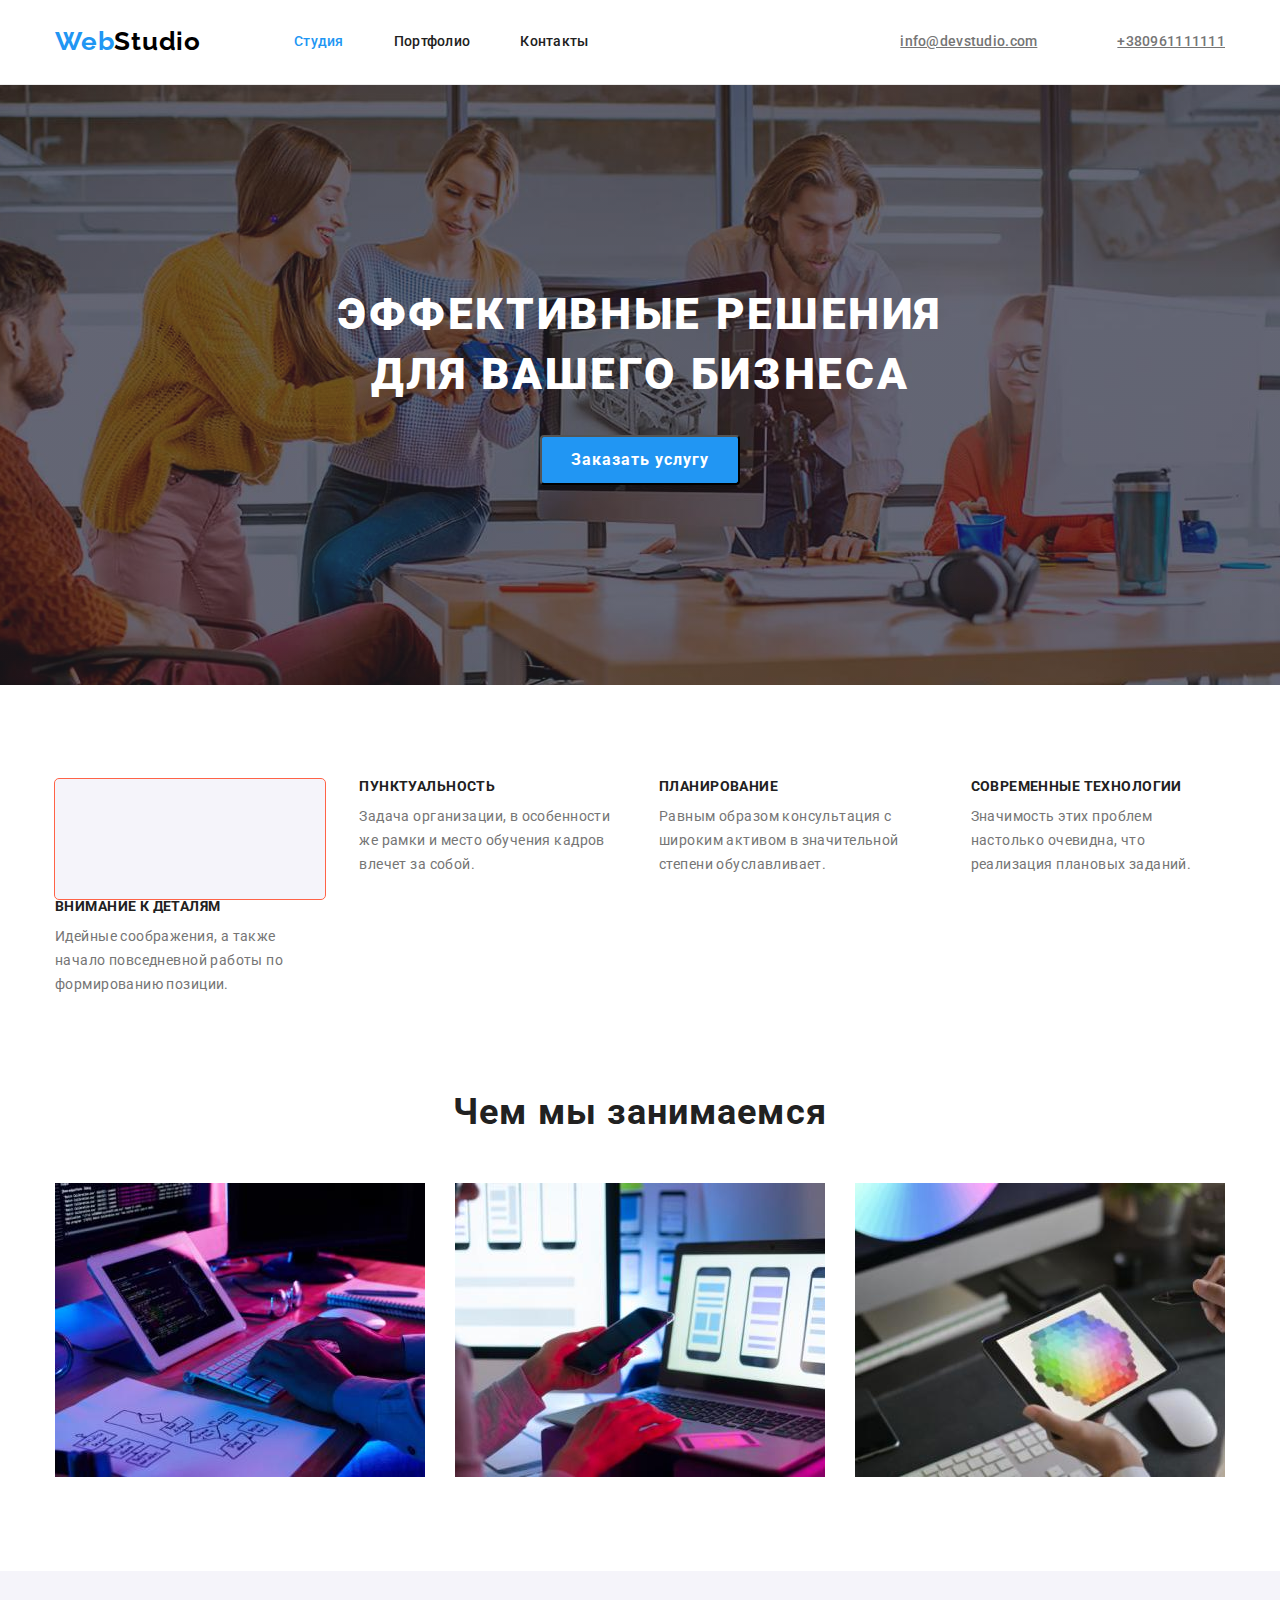
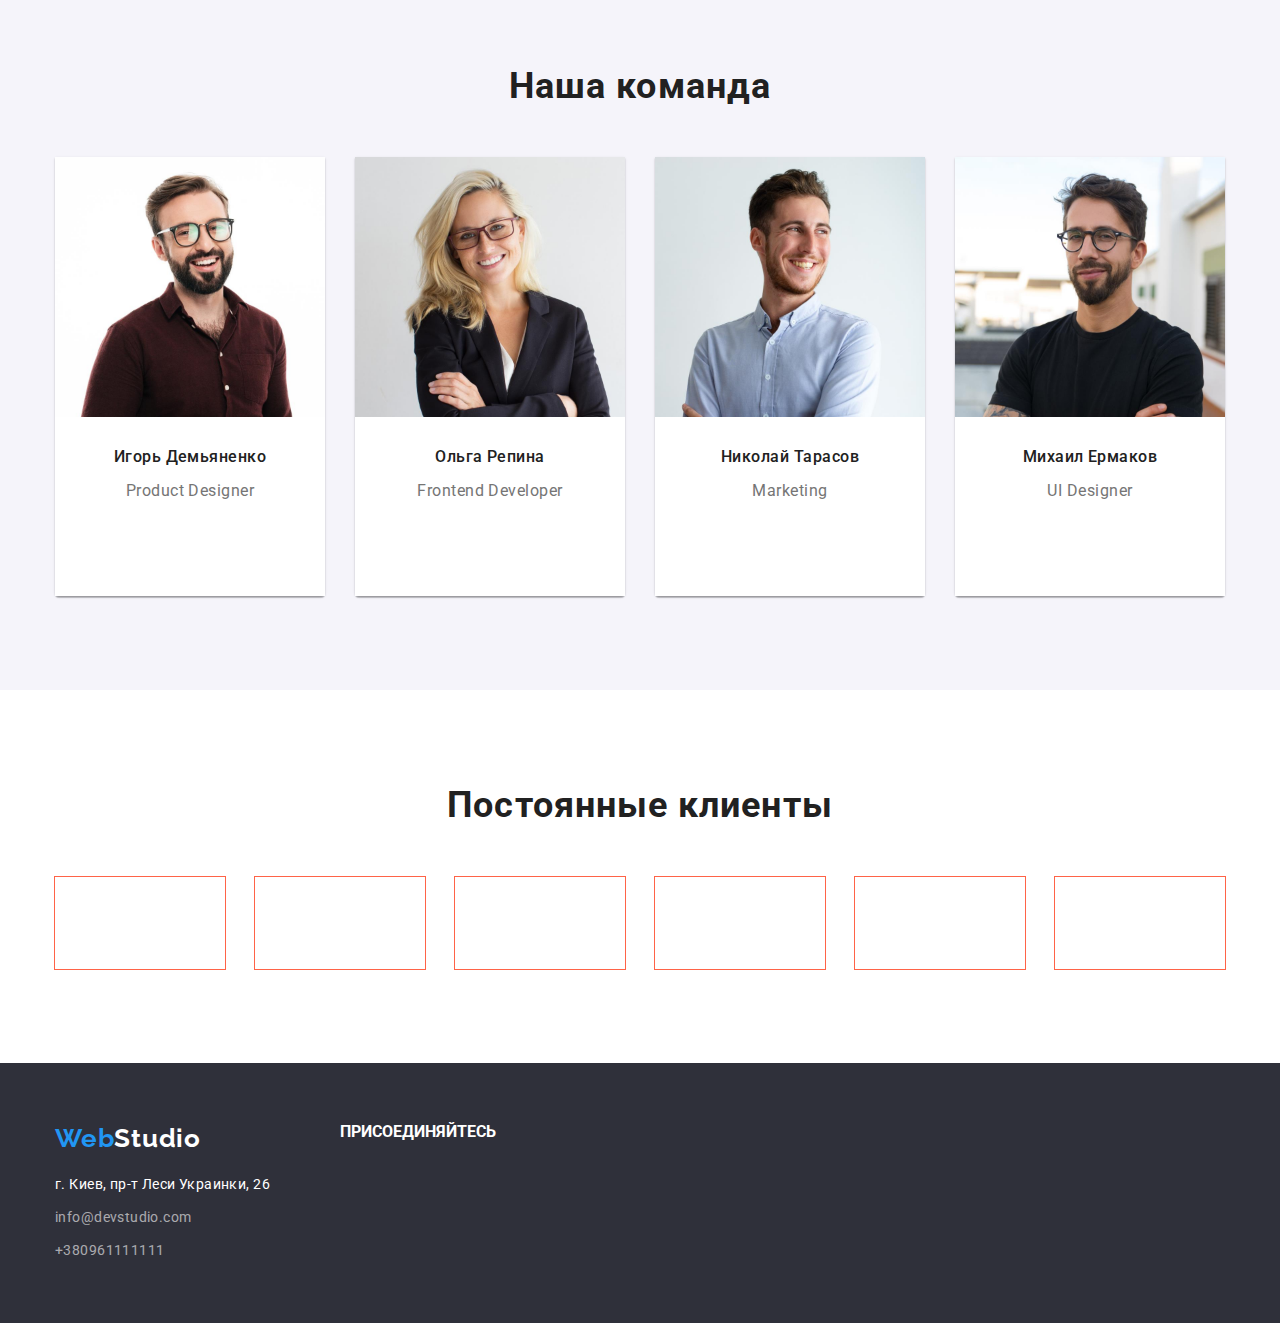
==== index.html @ abe29bb7 "что-то както" ====
<!DOCTYPE html>
<html lang="ru">
  <head>
    <meta charset="UTF-8" />
    <meta http-equiv="X-UA-Compatible" content="IE=edge" />
    <meta name="viewport" content="width=device-width, initial-scale=1.0" />
    <title>Домашнее задание 4</title>
    <link
      rel="stylesheet"
      href="https://cdnjs.cloudflare.com/ajax/libs/modern-normalize/1.1.0/modern-normalize.min.css"
    />
    <link
      href="https://fonts.googleapis.com/css2?family=Raleway:wght@700&family=Roboto:wght@400;500;700;900&display=swap"
      rel="stylesheet"
    />
    <link rel="stylesheet" href="./css/styles.css" />
  </head>
  <body>
    <!--верхняя линия-->
    <header class="header">
      <div class="container nav">
        <a href="./index.html" class="logo-link link"
          ><span class="logo">Web</span
          ><span class="logo-header">Studio</span></a
        >
        <nav class="header-navigation">
          <ul class="header-list list">
            <li class="header-item">
              <a class="header-link link current" href="./index.html">Студия</a>
            </li>
            <li class="header-item">
              <a class="header-link link" href="./portfolio.html">Портфолио</a>
            </li>
            <li class="header-item">
              <a class="header-link link" href="">Контакты</a>
            </li>
          </ul>
        </nav>
        <ul class="contacs list">
          <li class="contakts-item-mail">
            <a class="contakts-item-link mail" href="mailto:info@devstudio.com">
              info@devstudio.com</a
            >
          </li>
          <li class="contakts-item-tel">
            <a class="contakts-item-link tel" href="tel:+380961111111"
              >+380961111111</a
            >
          </li>
        </ul>
      </div>
    </header>
    <main>
      <!--Герой-->
      <section class="hero">
        <div class="container">
          <h1 class="hero-title">
            ЭФФЕКТИВНЫЕ РЕШЕНИЯ <br />
            ДЛЯ ВАШЕГО БИЗНЕСА
          </h1>
          <button class="hero-title-button" type="button">
            Заказать услугу
          </button>
        </div>
      </section>
      <!--особенности-->
      <section class="section">
        <div class="container">
          <h2 class="visually-hidden">Особенности</h2>

          <ul class="features list">
            <li class="feutures-item">
              <div class="feutures-icon">
                
              </div>

              <!-- <svg>
                <use href="./images/symbol-defs.svg#icon-antenna"></use>
              </svg> -->

              <h3 class="feutures-title">Внимание к деталям</h3>
              <p class="feutures-text">
                Идейные соображения, а также начало повседневной работы по
                формированию позиции.
              </p>
            </li>

            <li class="feutures-item">
              <h3 class="feutures-title">Пунктуальность</h3>
              <p class="feutures-text">
                Задача организации, в особенности же рамки и место обучения
                кадров влечет за собой.
              </p>
            </li>

            <li class="feutures-item">
              <h3 class="feutures-title">Планирование</h3>
              <p class="feutures-text">
                Равным образом консультация с широким активом в значительной
                степени обуславливает.
              </p>
            </li>
            <li class="feutures-item">
              <h3 class="feutures-title">Современные технологии</h3>
              <p class="feutures-text">
                Значимость этих проблем настолько очевидна, что реализация
                плановых заданий.
              </p>
            </li>
          </ul>
        </div>
      </section>
      <!--чем занимаемся-->
      <section class="section work">
        <div class="container">
          <h2 class="heading">Чем мы занимаемся</h2>
          <ul class="work-list list">
            <li class="work-item">
              <img
                src="./images/box1.jpg"
                alt="програмист работает за столом в офисе"
                width="370"
              />
            </li>
            <li class="work-item">
              <img
                src="./images/box2.jpg"
                alt="разработка мобильных приложений"
                width="370"
              />
            </li>
            <li class="work-item">
              <img
                src="./images/box3.jpg"
                alt="веб дизайнер подбирает цвет на графическом планшете"
                width="370"
              />
            </li>
          </ul>
        </div>
      </section>
      <!--наша команда-->
      <section class="section section-team">
        <div class="container">
          <h2 class="heading-team">Наша команда</h2>
          <ul class="team-list">
            <li class="team-item-img">
              <img src="./images/img.jpg" alt="employee photo" width="270" />
              <div class="tiam-section">
                <h3 class="team-title">Игорь Демьяненко</h3>
                <p class="team-text">Product Designer</p>

                <ul class="icon-list">
                  <li class="icon-item">
                    <a class="icon-link" href=""></a>
                  </li>

                  <li class="icon-item">
                    <a class="icon-link" href=""></a>
                  </li>

                  <li class="icon-item">
                    <a class="icon-link" href=""></a>
                  </li>

                  <li class="icon-item">
                    <a class="icon-link" href=""></a>
                  </li>
                </ul>
              </div>
            </li>
            <li class="team-item-img">
              <img src="./images/img2.jpg" alt="employee photo" width="270" />
              <div class="tiam-section">
                <h3 class="team-title">Ольга Репина</h3>
                <p class="team-text">Frontend Developer</p>

                <ul class="icon-list">
                  <li class="icon-item">
                    <a class="icon-link" href=""></a>
                  </li>

                  <li class="icon-item">
                    <a class="icon-link" href=""></a>
                  </li>

                  <li class="icon-item">
                    <a class="icon-link" href=""></a>
                  </li>

                  <li class="icon-item">
                    <a class="icon-link" href=""></a>
                  </li>
                </ul>
              </div>
            </li>
            <li class="team-item-img">
              <img src="./images/img3.jpg" alt="employee photo" width="270" />
              <div class="tiam-section">
                <h3 class="team-title">Николай Тарасов</h3>
                <p class="team-text">Marketing</p>

                <ul class="icon-list">
                  <li class="icon-item">
                    <a class="icon-link" href=""></a>
                  </li>

                  <li class="icon-item">
                    <a class="icon-link" href=""></a>
                  </li>

                  <li class="icon-item">
                    <a class="icon-link" href=""></a>
                  </li>

                  <li class="icon-item">
                    <a class="icon-link" href=""></a>
                  </li>
                </ul>
              </div>
            </li>
            <li class="team-item-img">
              <img src="./images/img4.jpg" alt="employee photo" width="270" />
              <div class="tiam-section">
                <h3 class="team-title">Михаил Ермаков</h3>
                <p class="team-text">UI Designer</p>

                <ul class="icon-list">
                  <li class="icon-item">
                    <a class="icon-link" href=""></a>
                  </li>

                  <li class="icon-item">
                    <a class="icon-link" href=""></a>
                  </li>

                  <li class="icon-item">
                    <a class="icon-link" href=""></a>
                  </li>

                  <li class="icon-item">
                    <a class="icon-link" href=""></a>
                  </li>
                </ul>
              </div>
            </li>
          </ul>
        </div>
      </section>
      <!-- постоянные клиенты -->
      <section class="section">
        <div class="container">
          <h2 class="heading-clients">Постоянные клиенты</h2>
          <ul class="clients-list">
            <li class="clients-item">
              <a class="clients-link" href=""></a>
            </li>

            <li class="clients-item">
              <a class="clients-link" href=""></a>
            </li>

            <li class="clients-item">
              <a class="clients-link" href=""></a>
            </li>

            <li class="clients-item">
              <a class="clients-link" href=""></a>
            </li>

            <li class="clients-item">
              <a class="clients-link" href=""></a>
            </li>

            <li class="clients-item">
              <a class="clients-link" href=""></a>
            </li>
          </ul>
        </div>
      </section>
    </main>
    <!--подвал-->
    <footer class="footer">
      <div class="container foot">
        <div class="footer-address">
          <a href="./index.html" class="logo-link-footer link"
            ><span class="logo">Web</span
            ><span class="logo-footer">Studio</span></a
          >
          <address>
            <ul class="address list">
              <li class="address-item">
                <a
                  href="https://www.google.com/maps/place/%D0%B1%D1%83%D0%BB.+%D0%9B%D0%B5%D1%81%D0%B8+%D0%A3%D0%BA%D1%80%D0%B0%D0%B8%D0%BD%D0%BA%D0%B8,+26,+%D0%9A%D0%B8%D0%B5%D0%B2,+02000/@50.4265807,30.5361971,17z/data=!4m13!1m7!3m6!1s0x40d4cf0e033ecbe9:0x57a4dffefec77da0!2z0LHRg9C7LiDQm9C10YHQuCDQo9C60YDQsNC40L3QutC4LCAyNiwg0JrQuNC10LIsIDAyMDAw!3b1!8m2!3d50.4265807!4d30.5383858!3m4!1s0x40d4cf0e033ecbe9:0x57a4dffefec77da0!8m2!3d50.4265807!4d30.5383858"
                  class="address-link link"
                  >г. Киев, пр-т Леси Украинки, 26</a
                >
              </li>
              <li class="address-item">
                <a href="mailto:info@devstudio.com" class="address-footer link"
                  >info@devstudio.com</a
                >
              </li>
              <li class="address-item">
                <a href="tel:+380961111111" class="address-footer link"
                  >+380961111111</a
                >
              </li>
            </ul>
          </address>
        </div>

        <div class="social">
          <strong class="strong">ПРИСОЕДИНЯЙТЕСЬ</strong>

          <ul class="social-list">
            <li class="social-item">
              <a class="social-link" href=""></a>
            </li>

            <li class="social-item">
              <a class="social-link" href=""></a>
            </li>

            <li class="social-item">
              <a class="social-link" href=""></a>
            </li>

            <li class="social-item">
              <a class="social-link" href=""></a>
            </li>
          </ul>
        </div>
      </div>
    </footer>
  </body>
</html>
---- css/styles.css ----
:root {
  --primary-text-color: #757575;
  --title-text-color: #212121;
  --accent-color: #2196f3;
  --button-text-color: #000000;
  --primari-bg-color: #ffffff;
  --primari-hero-color: #2f303a;
  --section-team-button: #f5f4fa;
  --project-gap: 30px;
}
body {
  background-color: var(--primari-bg-color);
  color: var(--title-text-color);
  font-family: roboto, sans-serif;
}

h1,
h2,
h3,
h4,
ul,
li,
p {
  margin-top: 0px;
  margin-bottom: 0px;
}

img {
  display: block;
  max-width: 100%;
  height: auto;
}
.link {
  text-decoration: none;
}
ul {
  list-style: none;
  padding: 0px;
  margin: 0px;
}
.container {
  width: 1200px;
  margin: 0px auto;
  padding: 0px 15px;
}
.visually-hidden {
  position: absolute;
  clip: rect(0 0 0 0);
  width: 1px;
  height: 1px;
  margin: -1px;
}

.header {
  border-bottom-width: 1px;
  border-bottom-style: solid;
  border-bottom-color: #ececec;
  background-color: var(--primari-bg-color);
}

.nav {
  display: flex;
  align-items: center;
}

.header-list {
  display: flex;
}
.header-item {
  margin-right: 50px;
}
.header-item:last-of-type {
  margin-right: 0px;
}

.header-item {
  display: flex;
  flex-direction: column;
  flex-direction: row;
}
.contacs {
  margin-left: auto;
  display: flex;
}

.contakts-item-mail {
  margin-right: 50px;
}

.contakts-item-link {
  display: inline-flex;
  align-items: center;
  font-weight: 500;
  font-size: 14px;
  line-height: 1.14;
  letter-spacing: 0.02em;
  color: var(--primary-text-color);
  padding: 32px 0 32px 0;
}

.contakts-item-link:hover,
.contakts-item-link:focus {
  color: var(--accent-color);
}
/* значки почты и телефона */
.mail::before {
  content: "";
  width: 20px;
  height: 20px;
  margin-right: 10px;
  background-image: url("../images/envelope\ \(hover\).svg");
  background-size: contain;
  background-position: center;
  background-repeat: no-repeat;
}
.tel::before {
  content: "";
  width: 20px;
  height: 20px;
  margin-right: 10px;
  background-image: url("../images/smartphone.svg");
  background-size: contain;
  background-position: center;
  background-repeat: no-repeat;
}

/* логотип*/

.logo-link {
  padding: 24px 0px 25px 0px;
  margin-right: 93px;
  color: var(--accent-color);
  font-family: Raleway, sans-serif;
  font-weight: 700;
  font-size: 26px;
  line-height: 1.19;
  letter-spacing: 0.03em;
}
.logo-link-footer {
  display: block;
  color: var(--accent-color);
  font-family: Raleway, sans-serif;
  font-weight: 700;
  font-size: 26px;
  line-height: 1.19;
  letter-spacing: 0.03em;
  margin-bottom: 20px;
}
.logo-header {
  color: var(--button-text-color);
}

/* шапка ссылки */

.header-link {
  display: block;
  font-weight: 500;
  font-size: 14px;
  line-height: 1.14;
  letter-spacing: 0.02em;
  padding: 32px 0px 32px 0px;

  color: var(--title-text-color);

  /* outline: auto; */
}

.header-link:hover,
.header-link:focus {
  color: var(--accent-color);
}
.header-link.current {
  color: var(--accent-color);
}
/* адрес телефон шапка */

/* герой */
.hero {
  padding-top: 200px;
  padding-bottom: 200px;
  text-align: center;
  background-color: var(--primari-hero-color);

  /* размер картинки и фон */

  max-width: 1600px;
  height: 600px;
  margin-left: auto;
  margin-right: auto;
  background-image: linear-gradient(
      to right,
      rgba(47, 48, 58, 0.4),
      rgba(47, 48, 58, 0.4)
    ),
    url(../images/hero.jpg);
  background-size: cover;
  background-repeat: no-repeat;
  background-position: center;

  /* outline: 1px solid #f70404; */
}

.hero-title {
  margin: 0px;
  color: var(--primari-bg-color);
  font-weight: 900;
  font-size: 44px;
  line-height: 1.36;
  text-align: center;
  letter-spacing: 0.06em;
  text-transform: uppercase;
  margin-bottom: 30px;
}

/* кнопка героя */
.hero-title-button {
  width: 200px;
  height: 50px;
  box-shadow: 0px 4px 4px rgba(0, 0, 0, 0.15);
  border-radius: 4px;
  background: var(--accent-color);
  cursor: pointer;
  color: var(--primari-bg-color);
  font-weight: 700;
  font-size: 16px;
  line-height: 1.88;
  align-items: center;
  text-align: center;
  letter-spacing: 0.06em;
}
/* особенности */
.section {
  padding-top: 94px;
  padding-bottom: 94px;
}
.feutures-title {
  color: var(--title-text-color);
  font-weight: 700;
  font-size: 14px;
  line-height: 1.14;
  letter-spacing: 0.03em;
  text-transform: uppercase;
  margin-bottom: 10px;
}
.feutures-text {
  color: var(--primary-text-color);
  font-weight: 400;
  font-size: 14px;
  line-height: 1.71;
  letter-spacing: 0.03em;
}

.features {
  display: flex;
  padding-left: 0px;
  margin-top: 0px;

  /* outline: 1px solid #f70404; */
}
.feutures-item {
  display: block;
  margin-right: 30px;
}
.feutures-item:last-of-type {
  margin-right: 0px;
}

.feutures-icon {
  display: flex;
  width: 270px;
  height: 120px;
  background-color: var(--section-team-button);
  border-radius: 4px;
  outline: 1px solid tomato;
}


/* 546465465465446454654654 */
/* .feutures-item {
  display: block;
  height: 120px;
  margin-bottom: 30px;
  outline: 1px solid tomato;
} */



/* .feutures-item::before {
  display: block;
  content: "";
  height: 120px;
  margin-bottom: 30px;

  background-size: 70px 0 70px 0;
  background-repeat: no-repeat;
  background-position: center;
  border-radius: 4px;
  background-color: #f5f4fa;
}
.feutures-item:nth-child(1)::before {
  background-image: url("../images/antenna.svg");
}
.feutures-item:nth-child(2)::before {
  background-image: url("../images/clock.svg");
}
.feutures-item:nth-child(3)::before {
  background-image: url("../images/diagram.svg");
}
.feutures-item:nth-child(4)::before {
  background-image: url("../images/astronaut.svg");
} */

/* чем занимаемся */

.work {
  padding-top: 0px;
}
.heading {
  color: var(--title-text-color);
  font-weight: 700;
  font-size: 36px;
  line-height: 1.17;
  text-align: center;
  letter-spacing: 0.03em;
  margin-bottom: 50px;
}

.work-list {
  display: flex;
}

.work-item:not(:last-child) {
  margin-right: 30px;
}
/* наша команда */
.section-team {
  background-color: var(--section-team-button);
}

.heading-team {
  color: var(--title-text-color);
  font-weight: 700;
  font-size: 36px;
  line-height: 1.17;
  text-align: center;
  letter-spacing: 0.03em;
  padding-top: 94px;
  margin-bottom: 50px;
}
.section-team {
  padding-top: 0px;
}
.team-list {
  display: flex;
}
.team-item-img {
  box-shadow: 0px 1px 3px rgba(0, 0, 0, 0.12), 0px 1px 1px rgba(0, 0, 0, 0.14),
    0px 2px 1px rgba(0, 0, 0, 0.2);
  border-radius: 0px 0px 4px 4px;
  margin-right: 30px;
}
.team-item-img:last-of-type {
  margin-right: 0px;
}
.tiam-section {
  padding-top: 30px;
  padding-bottom: 30px;
  background-color: var(--primari-bg-color);
}

.team-title {
  color: var(--title-text-color);
  font-weight: 500;
  font-size: 16px;
  line-height: 1.19;
  text-align: center;
  letter-spacing: 0.03em;
  margin-bottom: 10px;
}

.team-text {
  color: var(--primary-text-color);
  font-weight: normal;
  font-size: 16px;
  line-height: 1.9;
  text-align: center;
  letter-spacing: 0.03em;
}

.icon-list {
  display: flex;
  justify-content: center;
  margin-top: 16px;
}
.icon-item:not(:last-child) {
  margin-right: 10px;
}

.icon-link {
  display: flex;
  justify-content: center;
  align-items: center;
  /* margin-top: 10px; */
  border-radius: 22px;
  height: 44px;
  width: 44px;
  /* background-color: var(--primary-white-color);
    fill: var(--icon-background); */
}

.heading-clients {
  color: var(--title-text-color);
  font-weight: 700;
  font-size: 36px;
  line-height: 1.17;
  text-align: center;
  letter-spacing: 0.03em;
  margin-bottom: 50px;
}

/* постоянные клиенты */

.clients-list {
  display: flex;
  justify-content: center;
}
.clients-item:not(:last-child) {
  margin-right: 30px;
}

.clients-link {
  display: flex;
  justify-content: center;
  height: 92px;
  width: 170px;
  outline: 1px solid tomato;
}

/* подвал */
.footer {
  padding-top: 60px;
  padding-bottom: 60px;
  background-color: var(--primari-hero-color);
}

.address {
  font-style: normal;
}
.logo-footer {
  color: var(--primari-bg-color);
  font-family: Raleway;
  font-style: normal;
  font-weight: 700;
  font-size: 26px;
  line-height: 1.19;
  letter-spacing: 0.03em;
}
.address-item:nth-child(-n + 2) {
  margin-bottom: 9px;
}
.address-link {
  color: #ffffff;
  font-weight: 400;
  font-size: 14px;
  line-height: 1.71;
  letter-spacing: 0.03em;
  text-decoration: none;
}

.address-footer {
  color: rgba(255, 255, 255, 0.6);
  font-weight: 400;
  font-size: 14px;
  line-height: 1.71;
  letter-spacing: 0.03em;
}

.footer-address {
  margin-right: 70px;
}
.foot {
  display: flex;
}

.strong {
  color: var(--primari-bg-color);
  align-items: center;
}

.social-list {
  display: flex;
  margin-top: 20px;
}
.social-item:not(:last-child) {
  margin-right: 10px;
}
.footer-soc-link {
    display: flex;
    justify-content: center;
    align-items: center;
    border-radius: 22px;
    height: 44px;
    width: 44px;
    /* fill: var(--primary-white-color); */
    background-color: rgba(255, 255, 255, 0.1);

/* секция портфолио */

/* кнопки портфолио */
.filter {
  display: flex;
  justify-content: center;
  margin-bottom: 50px;
}
.filter-item:not(:last-child) {
  margin-right: 8px;
}

.filter-button {
  padding: 6px 22px;
  font-weight: 500;
  font-size: 16px;
  line-height: 1.62;
  color: var(--title-text-color);
  background: var(--section-team-button);
  border: none;
  border-radius: 4px;
  text-align: center;
  cursor: pointer;
}

.filter-button:hover,
.filter-button:focus {
  background-color: var(--accent-color);
  color: var(--primari-bg-color);
}
/* ссылки портфолио */

.project {
  display: flex;
  flex-wrap: wrap;

  padding: 0px;
  margin: 0px;
  margin-left: calc(-1 * var(--project-gap));
  margin-top: calc(-1 * var(--project-gap));
}
.project-item {
  flex-basis: calc(100% / 3 - var(--project-gap));
  margin-left: var(--project-gap);
  margin-top: var(--project-gap);
}

.porjekt-section {
  padding: 20px 24px;
  border-top: 0px;
  border: 1px solid #eeeeee;
}

.project-title {
  color: var(--title-text-color);
  font-weight: 700;
  font-size: 18px;
  line-height: 2;
  letter-spacing: 0.06em;
  margin-bottom: 4px;
}
.project-text {
  color: var(--primary-text-color);
  font-weight: 400;
  font-size: 16px;
  line-height: 1.19;
  letter-spacing: 0.03em;
}

/* основной цвет background: #212121; */
/* вторичный #757575; */
/* акцент #2196F3 */
/* белый color #FFFFFF */ ;
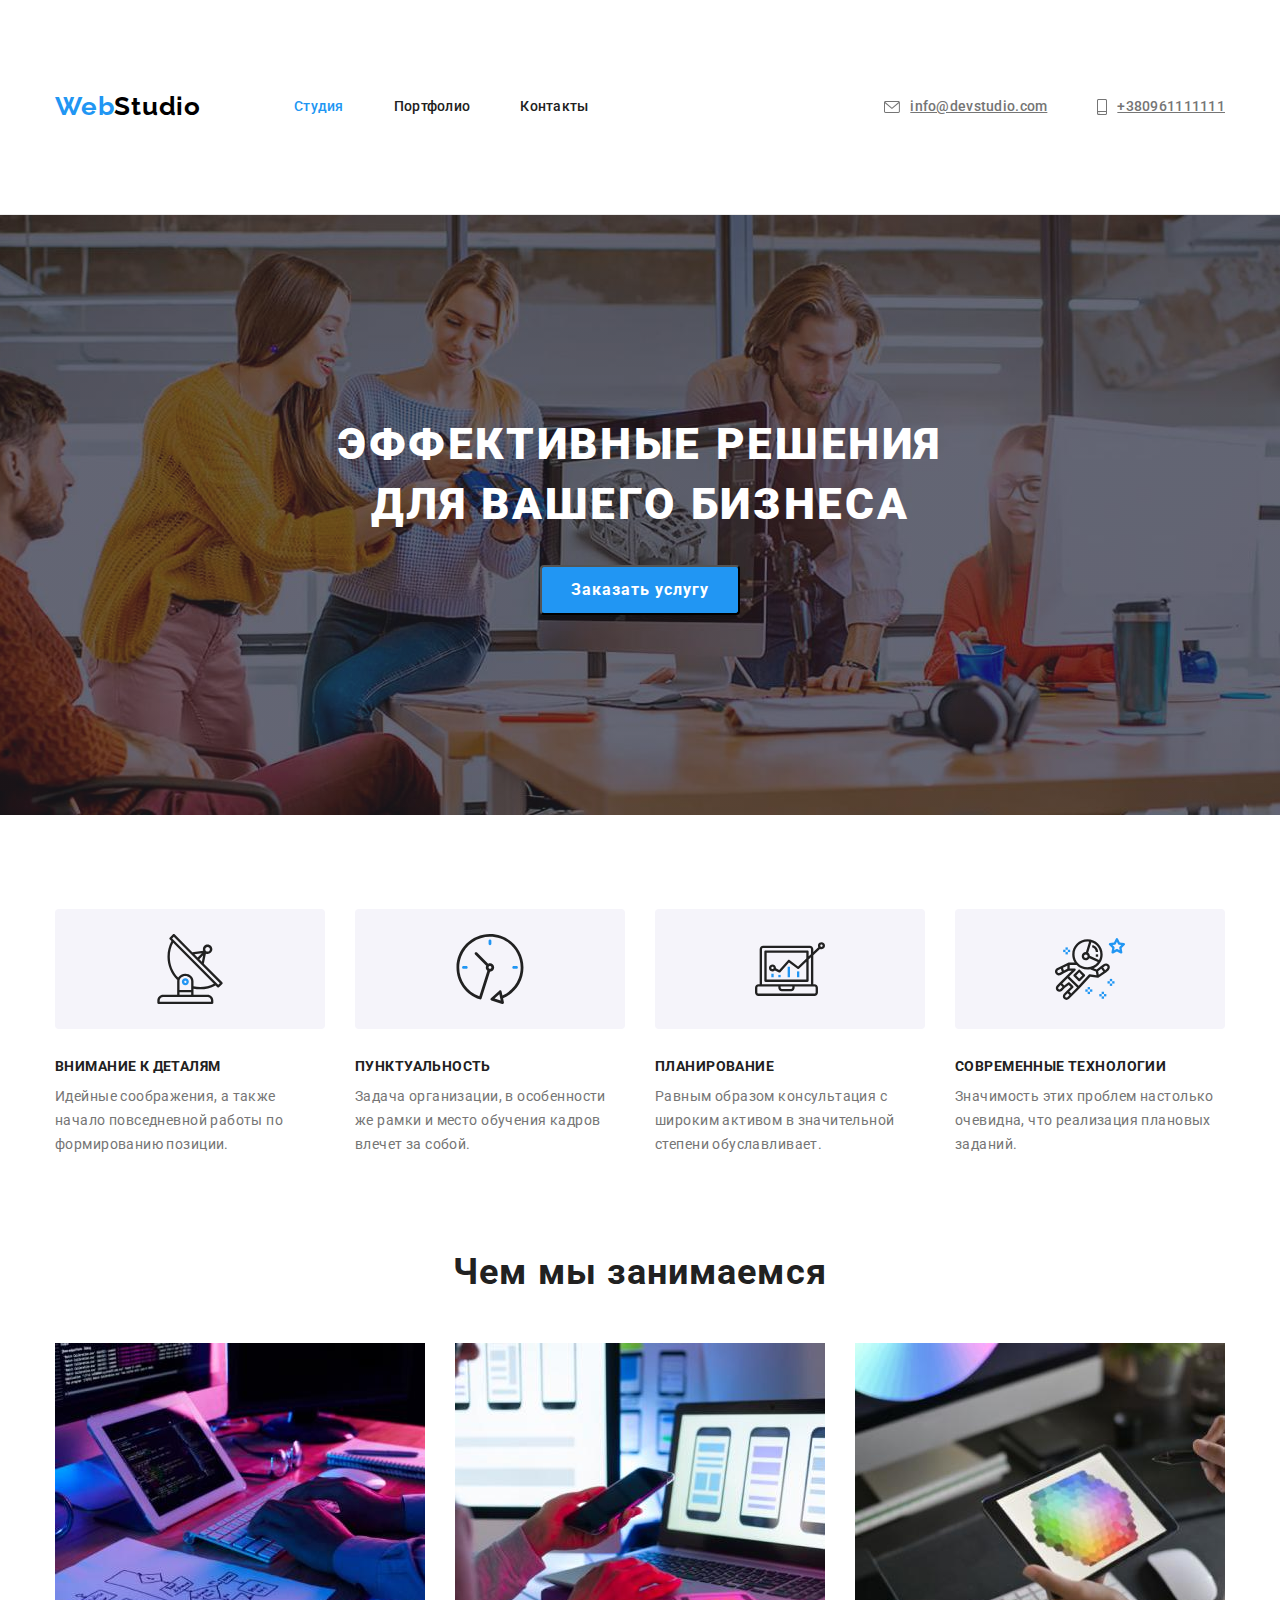
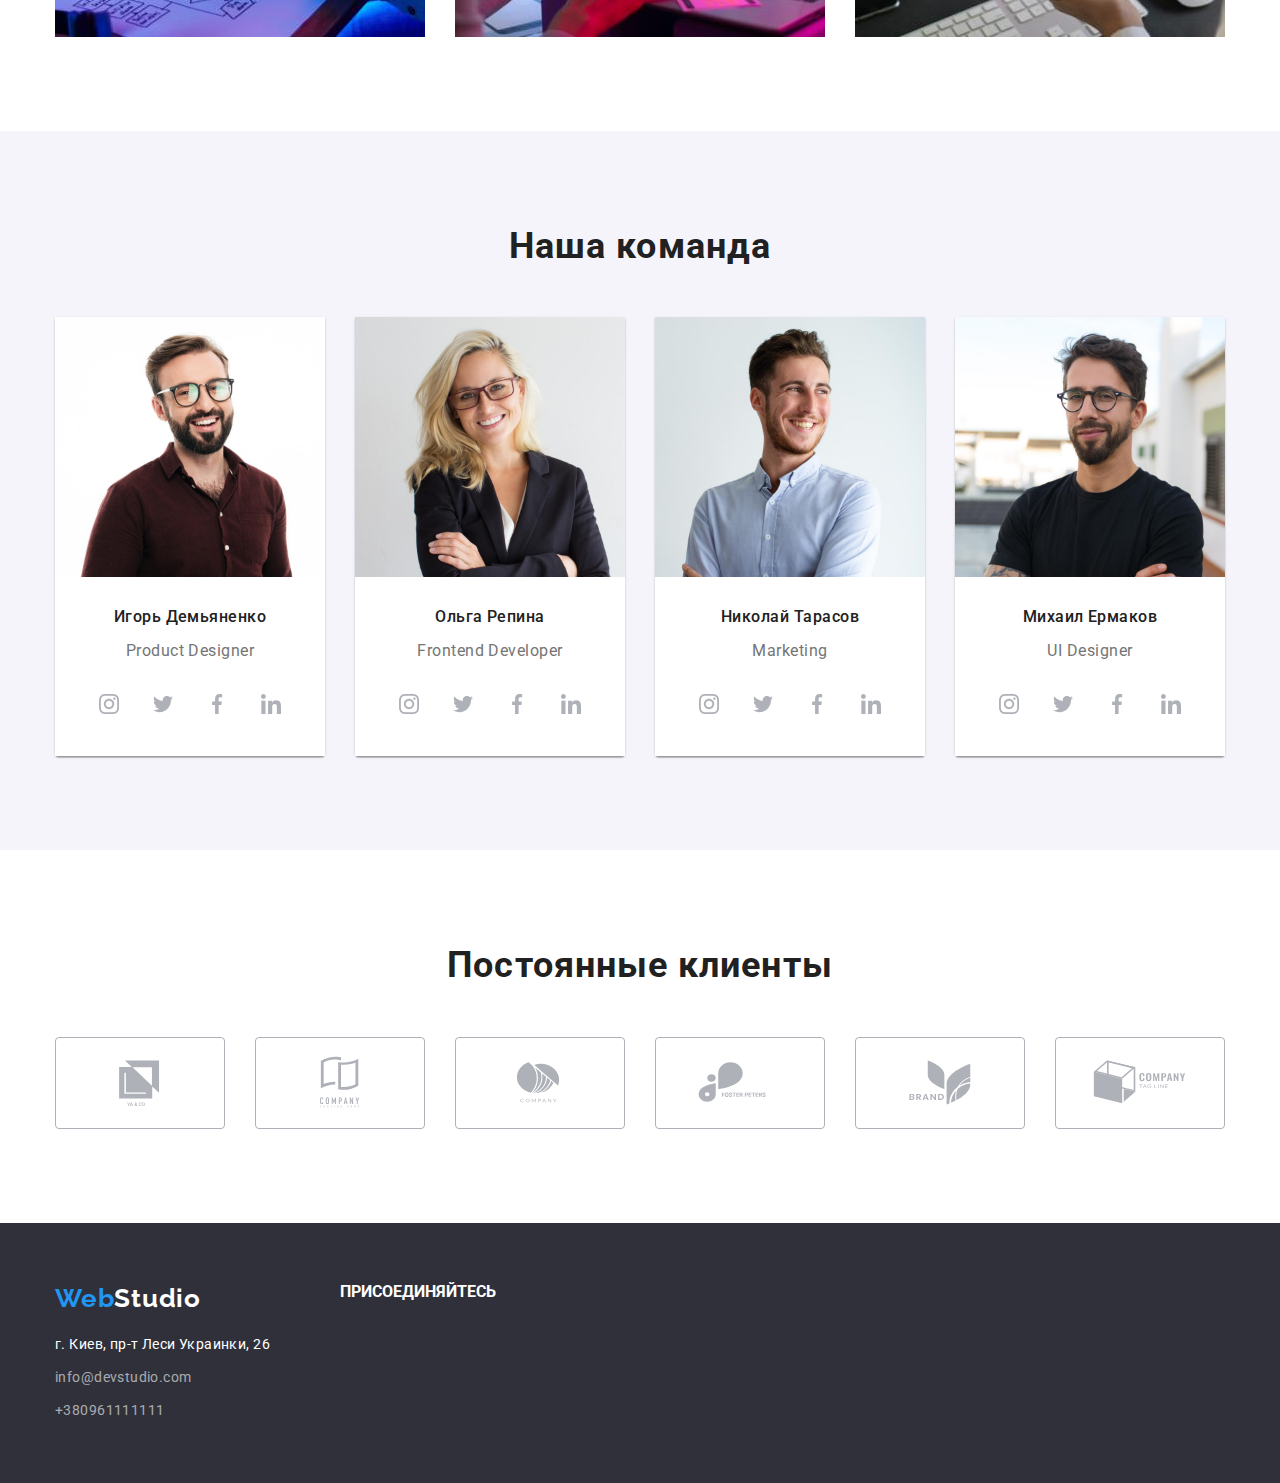
==== commit 4defd0e5: "е мае" ====
--- a/index.html
+++ b/index.html
@@ -39,12 +39,20 @@
         <ul class="contacs list">
           <li class="contakts-item-mail">
             <a class="contakts-item-link mail" href="mailto:info@devstudio.com">
+
+              <svg class="link-mail" width="16" height:="12">
+                <use href="./images/symbol-defs.svg#envelope-hover"></use>
+              </svg>
               info@devstudio.com</a
             >
           </li>
           <li class="contakts-item-tel">
             <a class="contakts-item-link tel" href="tel:+380961111111"
-              >+380961111111</a
+              >
+              <svg class="link-tel" width="10" height:="16">
+                <use href="./images/symbol-defs.svg#smartphone"></use>
+              </svg>
+              +380961111111</a
             >
           </li>
         </ul>
@@ -71,12 +79,10 @@
           <ul class="features list">
             <li class="feutures-item">
               <div class="feutures-icon">
-                
-              </div>
-
-              <!-- <svg>
-                <use href="./images/symbol-defs.svg#icon-antenna"></use>
-              </svg> -->
+                <svg class="svg-feuters-icon" width="70" height="70">
+                  <use href="./images/symbol-defs.svg#icon-antenna"></use>
+                </svg>
+              </div>
 
               <h3 class="feutures-title">Внимание к деталям</h3>
               <p class="feutures-text">
@@ -86,6 +92,12 @@
             </li>
 
             <li class="feutures-item">
+              <div class="feutures-icon">
+                <svg class="svg-feuters-icon" width="70" height="70">
+                  <use href="./images/symbol-defs.svg#icon-clock"></use>
+                </svg>
+              </div>
+
               <h3 class="feutures-title">Пунктуальность</h3>
               <p class="feutures-text">
                 Задача организации, в особенности же рамки и место обучения
@@ -94,6 +106,11 @@
             </li>
 
             <li class="feutures-item">
+              <div class="feutures-icon">
+                <svg class="svg-feuters-icon" width="70" height="70">
+                  <use href="./images/symbol-defs.svg#icon-diagram"></use>
+                </svg>
+              </div>
               <h3 class="feutures-title">Планирование</h3>
               <p class="feutures-text">
                 Равным образом консультация с широким активом в значительной
@@ -101,6 +118,11 @@
               </p>
             </li>
             <li class="feutures-item">
+              <div class="feutures-icon">
+                <svg class="svg-feuters-icon" width="70" height="70">
+                  <use href="./images/symbol-defs.svg#icon-astronaut"></use>
+                </svg>
+              </div>
               <h3 class="feutures-title">Современные технологии</h3>
               <p class="feutures-text">
                 Значимость этих проблем настолько очевидна, что реализация
@@ -151,22 +173,39 @@
                 <p class="team-text">Product Designer</p>
 
                 <ul class="icon-list">
-                  <li class="icon-item">
-                    <a class="icon-link" href=""></a>
-                  </li>
-
-                  <li class="icon-item">
-                    <a class="icon-link" href=""></a>
-                  </li>
-
-                  <li class="icon-item">
-                    <a class="icon-link" href=""></a>
-                  </li>
-
-                  <li class="icon-item">
-                    <a class="icon-link" href=""></a>
-                  </li>
-                </ul>
+                  <ul class="icon-list">
+                    <li class="icon-item">
+                      <a class="icon-link" href="">
+                        <svg class="icon" width="20" height="20">
+                          <use href="./images/symbol-defs.svg#instagram"></use>
+                        </svg>
+                      </a>
+                    </li>
+                  
+                    <li class="icon-item">
+                      <a class="icon-link" href="">
+                        <svg class="icon" width="20" height="20">
+                          <use href="./images/symbol-defs.svg#twitter"></use>
+                        </svg>
+                      </a>
+                    </li>
+                  
+                    <li class="icon-item">
+                      <a class="icon-link" href="">
+                        <svg class="icon" width="20" height="20">
+                          <use href="./images/symbol-defs.svg#facebook"></use>
+                        </svg>
+                      </a>
+                    </li>
+                  
+                    <li class="icon-item">
+                      <a class="icon-link" href="">
+                        <svg class="icon" width="20" height="20">
+                          <use href="./images/symbol-defs.svg#linkedin"></use>
+                        </svg>
+                      </a>
+                    </li>
+                  </ul>
               </div>
             </li>
             <li class="team-item-img">
@@ -177,19 +216,35 @@
 
                 <ul class="icon-list">
                   <li class="icon-item">
-                    <a class="icon-link" href=""></a>
-                  </li>
-
-                  <li class="icon-item">
-                    <a class="icon-link" href=""></a>
-                  </li>
-
-                  <li class="icon-item">
-                    <a class="icon-link" href=""></a>
-                  </li>
-
-                  <li class="icon-item">
-                    <a class="icon-link" href=""></a>
+                    <a class="icon-link" href="">
+                      <svg class="icon" width="20" height="20">
+                        <use href="./images/symbol-defs.svg#instagram"></use>
+                      </svg>
+                    </a>
+                  </li>
+
+                  <li class="icon-item">
+                    <a class="icon-link" href="">
+                      <svg class="icon" width="20" height="20">
+                        <use href="./images/symbol-defs.svg#twitter"></use>
+                      </svg>
+                    </a>
+                  </li>
+
+                  <li class="icon-item">
+                    <a class="icon-link" href="">
+                      <svg class="icon" width="20" height="20">
+                        <use href="./images/symbol-defs.svg#facebook"></use>
+                      </svg>
+                    </a>
+                  </li>
+
+                  <li class="icon-item">
+                    <a class="icon-link" href="">
+                      <svg class="icon" width="20" height="20">
+                        <use href="./images/symbol-defs.svg#linkedin"></use>
+                      </svg>
+                    </a>
                   </li>
                 </ul>
               </div>
@@ -202,19 +257,35 @@
 
                 <ul class="icon-list">
                   <li class="icon-item">
-                    <a class="icon-link" href=""></a>
-                  </li>
-
-                  <li class="icon-item">
-                    <a class="icon-link" href=""></a>
-                  </li>
-
-                  <li class="icon-item">
-                    <a class="icon-link" href=""></a>
-                  </li>
-
-                  <li class="icon-item">
-                    <a class="icon-link" href=""></a>
+                    <a class="icon-link" href="">
+                      <svg class="icon" width="20" height="20">
+                        <use href="./images/symbol-defs.svg#instagram"></use>
+                      </svg>
+                    </a>
+                  </li>
+                
+                  <li class="icon-item">
+                    <a class="icon-link" href="">
+                      <svg class="icon" width="20" height="20">
+                        <use href="./images/symbol-defs.svg#twitter"></use>
+                      </svg>
+                    </a>
+                  </li>
+                
+                  <li class="icon-item">
+                    <a class="icon-link" href="">
+                      <svg class="icon" width="20" height="20">
+                        <use href="./images/symbol-defs.svg#facebook"></use>
+                      </svg>
+                    </a>
+                  </li>
+                
+                  <li class="icon-item">
+                    <a class="icon-link" href="">
+                      <svg class="icon" width="20" height="20">
+                        <use href="./images/symbol-defs.svg#linkedin"></use>
+                      </svg>
+                    </a>
                   </li>
                 </ul>
               </div>
@@ -227,19 +298,35 @@
 
                 <ul class="icon-list">
                   <li class="icon-item">
-                    <a class="icon-link" href=""></a>
-                  </li>
-
-                  <li class="icon-item">
-                    <a class="icon-link" href=""></a>
-                  </li>
-
-                  <li class="icon-item">
-                    <a class="icon-link" href=""></a>
-                  </li>
-
-                  <li class="icon-item">
-                    <a class="icon-link" href=""></a>
+                    <a class="icon-link" href="">
+                      <svg class="icon" width="20" height="20">
+                        <use href="./images/symbol-defs.svg#instagram"></use>
+                      </svg>
+                    </a>
+                  </li>
+                
+                  <li class="icon-item">
+                    <a class="icon-link" href="">
+                      <svg class="icon" width="20" height="20">
+                        <use href="./images/symbol-defs.svg#twitter"></use>
+                      </svg>
+                    </a>
+                  </li>
+                
+                  <li class="icon-item">
+                    <a class="icon-link" href="">
+                      <svg class="icon" width="20" height="20">
+                        <use href="./images/symbol-defs.svg#facebook"></use>
+                      </svg>
+                    </a>
+                  </li>
+                
+                  <li class="icon-item">
+                    <a class="icon-link" href="">
+                      <svg class="icon" width="20" height="20">
+                        <use href="./images/symbol-defs.svg#linkedin"></use>
+                      </svg>
+                    </a>
                   </li>
                 </ul>
               </div>
@@ -253,27 +340,51 @@
           <h2 class="heading-clients">Постоянные клиенты</h2>
           <ul class="clients-list">
             <li class="clients-item">
-              <a class="clients-link" href=""></a>
-            </li>
-
-            <li class="clients-item">
-              <a class="clients-link" href=""></a>
-            </li>
-
-            <li class="clients-item">
-              <a class="clients-link" href=""></a>
-            </li>
-
-            <li class="clients-item">
-              <a class="clients-link" href=""></a>
-            </li>
-
-            <li class="clients-item">
-              <a class="clients-link" href=""></a>
-            </li>
-
-            <li class="clients-item">
-              <a class="clients-link" href=""></a>
+              <a class="clients-link" href="">
+                <svg class="icon" width="106" height="60">
+                  <use href="./images/symbol-defs.svg#icon-Logo"></use>
+                </svg>
+              </a>
+            </li>
+
+            <li class="clients-item">
+              <a class="clients-link" href="">
+                <svg class="icon" width="106" height="60">
+                  <use href="./images/symbol-defs.svg#icon-Logo1"></use>
+                </svg>
+              </a>
+            </li>
+
+            <li class="clients-item">
+              <a class="clients-link" href="">
+                <svg class="icon" width="106" height="60">
+                  <use href="./images/symbol-defs.svg#icon-Logo2"></use>
+                </svg>
+              </a>
+            </li>
+
+            <li class="clients-item">
+              <a class="clients-link" href="">
+                <svg class="icon" width="106" height="60">
+                  <use href="./images/symbol-defs.svg#icon-Logo4"></use>
+                </svg>
+              </a>
+            </li>
+
+            <li class="clients-item">
+              <a class="clients-link" href="">
+                <svg class="icon" width="106" height="60">
+                  <use href="./images/symbol-defs.svg#icon-Logo5"></use>
+                </svg>
+              </a>
+            </li>
+
+            <li class="clients-item">
+              <a class="clients-link" href="">
+                <svg class="icon" width="106" height="60">
+                  <use href="./images/symbol-defs.svg#icon-Logo6"></use>
+                </svg>
+              </a>
             </li>
           </ul>
         </div>
--- a/css/styles.css
+++ b/css/styles.css
@@ -7,6 +7,7 @@
   --primari-hero-color: #2f303a;
   --section-team-button: #f5f4fa;
   --project-gap: 30px;
+  --icon-background: #afb1b8;
 }
 body {
   background-color: var(--primari-bg-color);
@@ -103,7 +104,25 @@
   color: var(--accent-color);
 }
 /* значки почты и телефона */
-.mail::before {
+.link-mail {
+  fill: currentColor;
+  
+  content: var(--button-text-color);
+  margin-right: 10px;
+}
+  .link-tel {
+    fill: currentColor;
+    /* width: 10px;
+  height: 16px; */
+  content: var(--button-text-color);
+  margin-right: 10px;
+
+  }
+
+
+
+
+/* .mail::before {
   content: "";
   width: 20px;
   height: 20px;
@@ -122,7 +141,7 @@
   background-size: contain;
   background-position: center;
   background-repeat: no-repeat;
-}
+} */
 
 /* логотип*/
 
@@ -267,12 +286,20 @@
 
 .feutures-icon {
   display: flex;
+  justify-content: center;
+  align-items: center;
   width: 270px;
   height: 120px;
   background-color: var(--section-team-button);
   border-radius: 4px;
-  outline: 1px solid tomato;
-}
+  margin-bottom: 30px;
+  /* outline: 1px solid tomato; */
+}
+.svg-feuters-icon {
+  width: 70px;
+  height: 70px;
+}
+
 
 
 /* 546465465465446454654654 */
@@ -385,12 +412,15 @@
   line-height: 1.9;
   text-align: center;
   letter-spacing: 0.03em;
-}
-
+  margin-bottom: 16px;
+}
+
+/* соц сети у сотрудников */
 .icon-list {
   display: flex;
-  justify-content: center;
-  margin-top: 16px;
+justify-content: center;
+ 
+
 }
 .icon-item:not(:last-child) {
   margin-right: 10px;
@@ -400,14 +430,26 @@
   display: flex;
   justify-content: center;
   align-items: center;
-  /* margin-top: 10px; */
+  
   border-radius: 22px;
   height: 44px;
   width: 44px;
-  /* background-color: var(--primary-white-color);
-    fill: var(--icon-background); */
-}
-
+  background-color: var(--primary-white-color);
+  fill: var(--icon-background);
+}
+
+.icon-link:hover,
+.icon-link:focus
+ {fill: var(--primari-bg-color);
+background-color: var(--accent-color);}
+
+.icon {
+  /* width: 106px;
+  height: 60px; */
+  justify-content: center;
+  align-self: center;
+
+}
 .heading-clients {
   color: var(--title-text-color);
   font-weight: 700;
@@ -433,7 +475,16 @@
   justify-content: center;
   height: 92px;
   width: 170px;
-  outline: 1px solid tomato;
+  padding: 16px 32px;
+  fill: var(--icon-background);
+  border: 1px solid #AFB1B8;
+box-sizing: border-box;
+border-radius: 4px;}
+
+.clients-link:hover,
+.clients-link:focus {
+  fill: var(--accent-color);
+  border-color: var(--accent-color);
 }
 
 /* подвал */
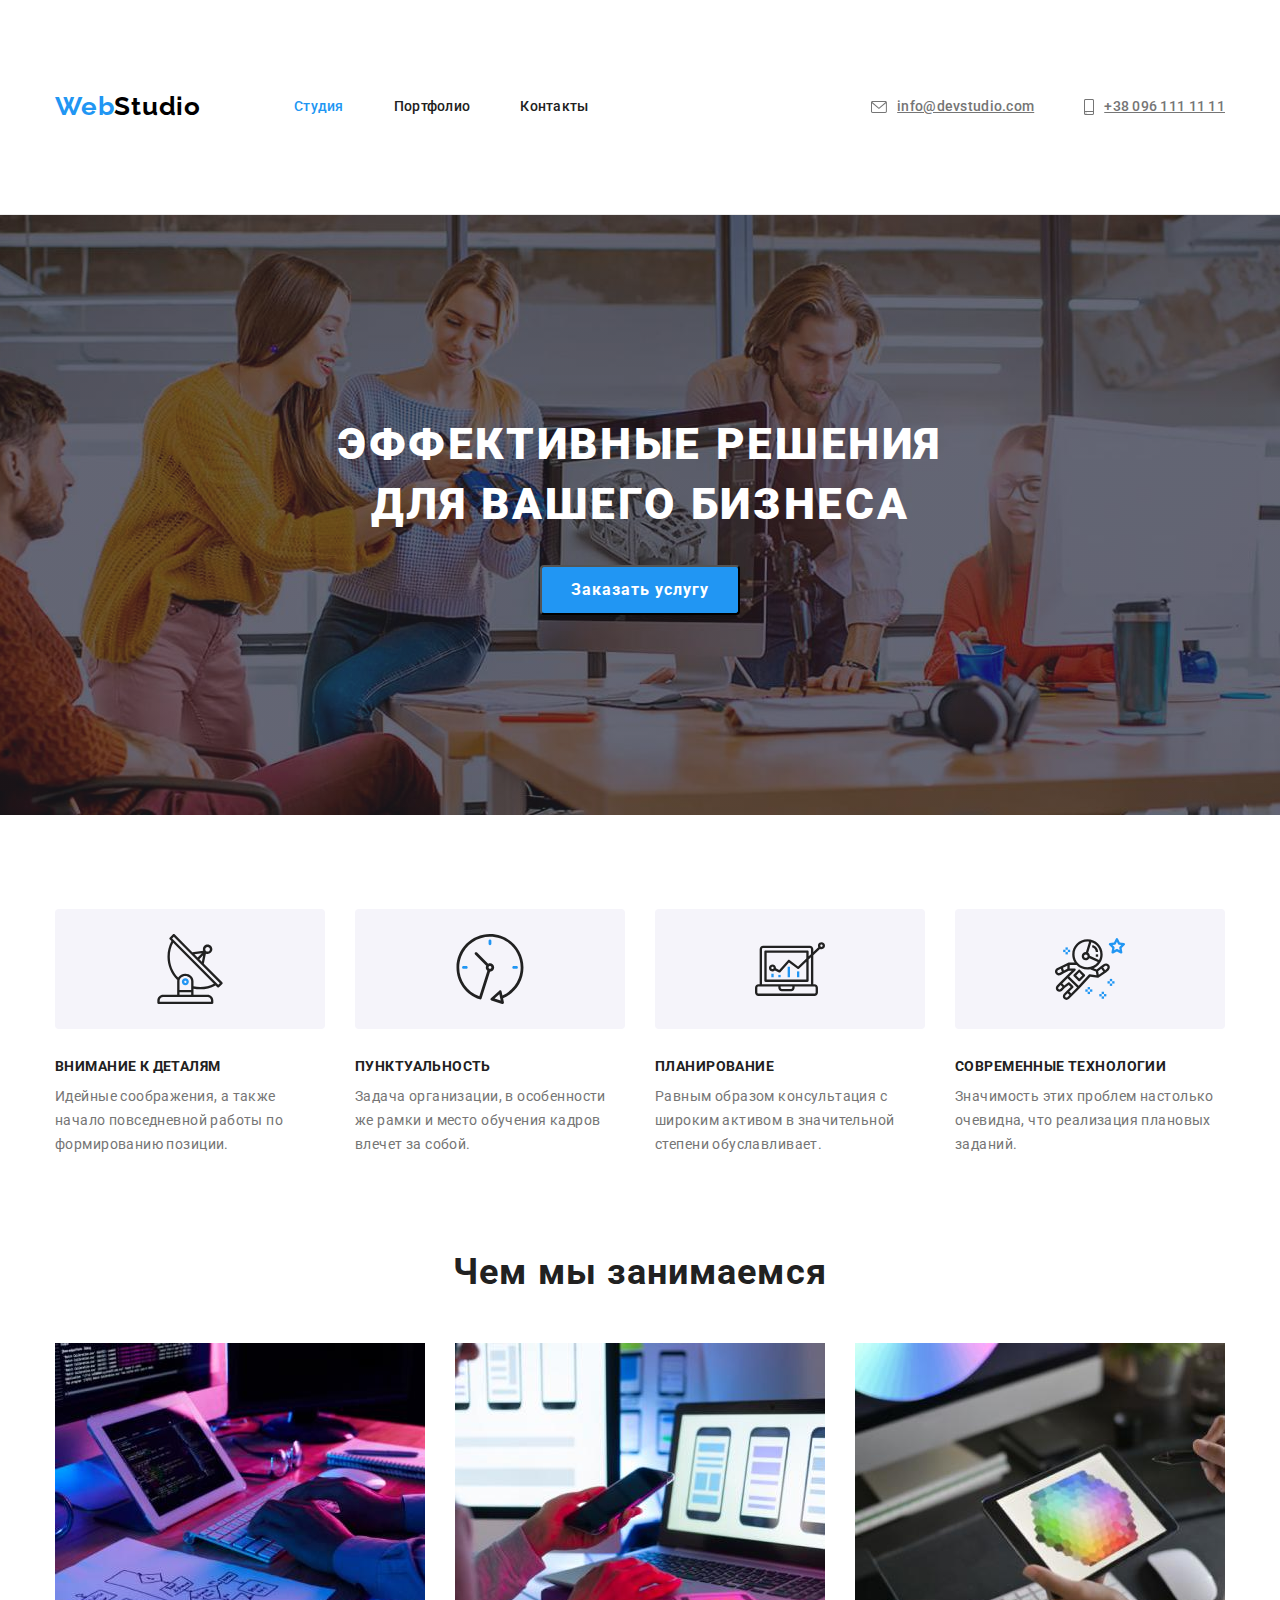
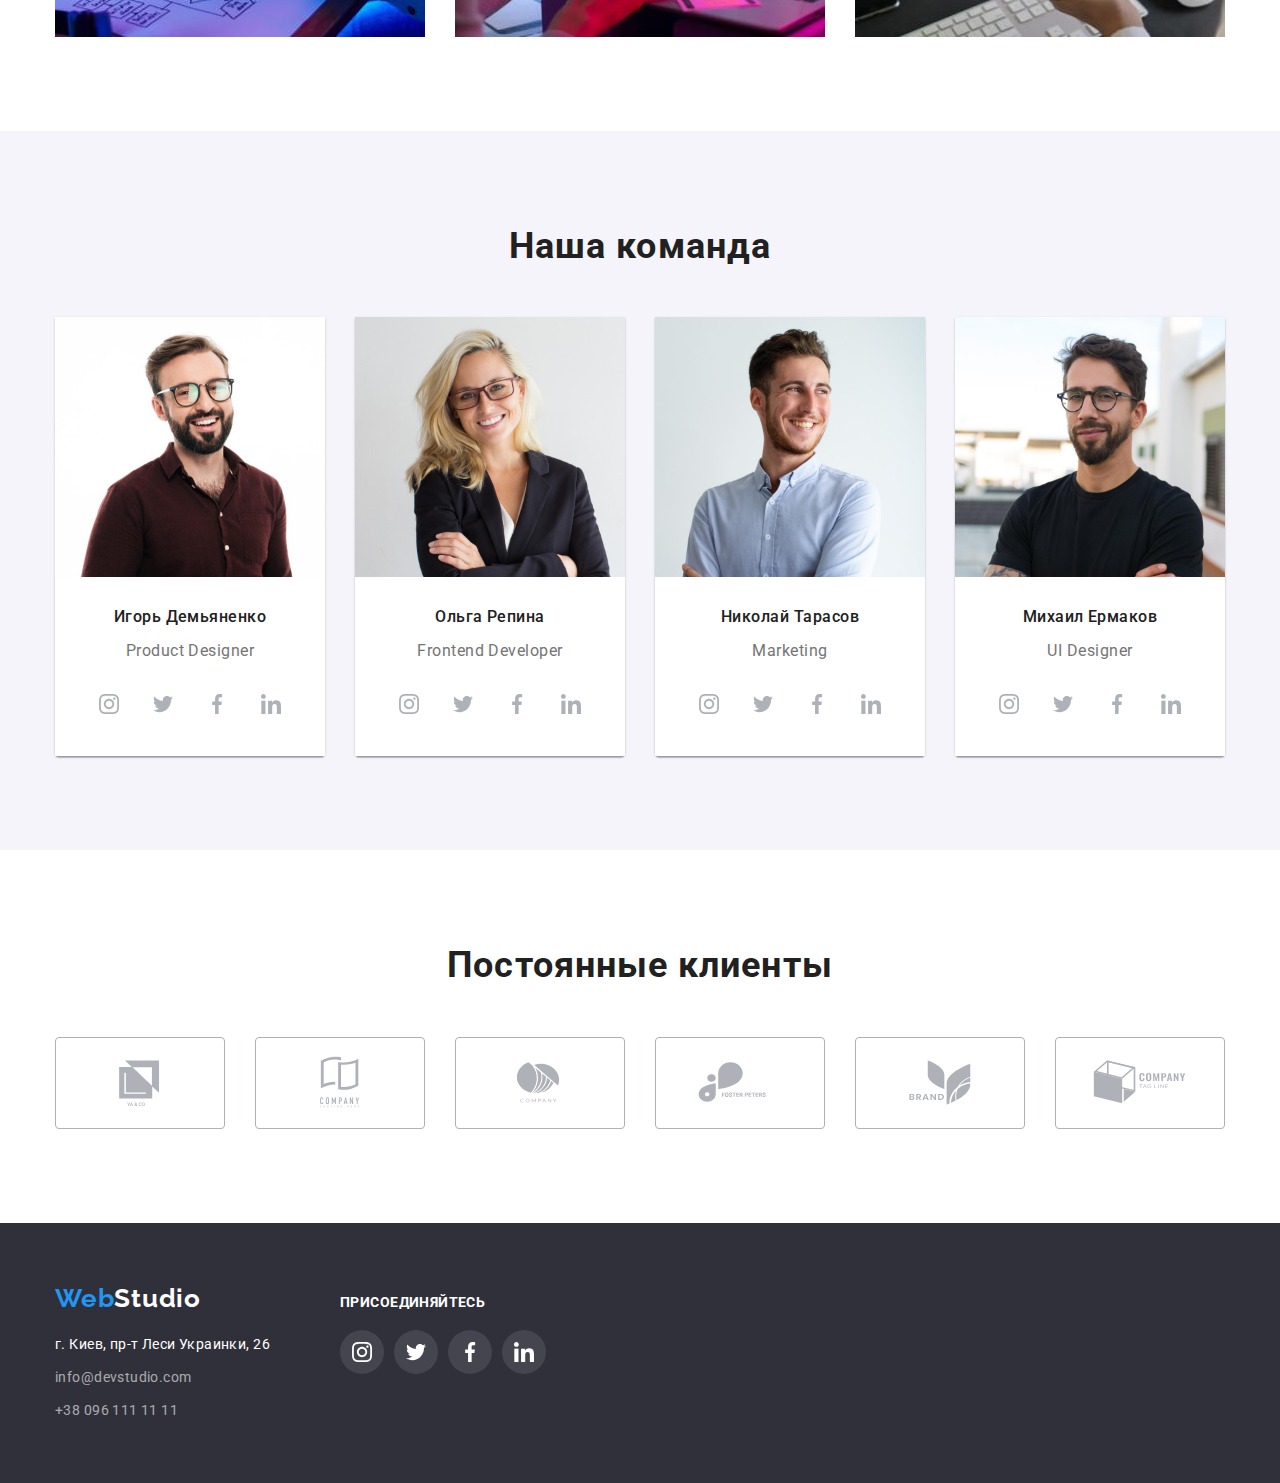
==== commit fb42a085: "около" ====
--- a/index.html
+++ b/index.html
@@ -1,219 +1,152 @@
 <!DOCTYPE html>
 <html lang="ru">
-  <head>
-    <meta charset="UTF-8" />
-    <meta http-equiv="X-UA-Compatible" content="IE=edge" />
-    <meta name="viewport" content="width=device-width, initial-scale=1.0" />
-    <title>Домашнее задание 4</title>
-    <link
-      rel="stylesheet"
-      href="https://cdnjs.cloudflare.com/ajax/libs/modern-normalize/1.1.0/modern-normalize.min.css"
-    />
-    <link
-      href="https://fonts.googleapis.com/css2?family=Raleway:wght@700&family=Roboto:wght@400;500;700;900&display=swap"
-      rel="stylesheet"
-    />
-    <link rel="stylesheet" href="./css/styles.css" />
-  </head>
-  <body>
-    <!--верхняя линия-->
-    <header class="header">
-      <div class="container nav">
-        <a href="./index.html" class="logo-link link"
-          ><span class="logo">Web</span
-          ><span class="logo-header">Studio</span></a
-        >
-        <nav class="header-navigation">
-          <ul class="header-list list">
-            <li class="header-item">
-              <a class="header-link link current" href="./index.html">Студия</a>
-            </li>
-            <li class="header-item">
-              <a class="header-link link" href="./portfolio.html">Портфолио</a>
-            </li>
-            <li class="header-item">
-              <a class="header-link link" href="">Контакты</a>
-            </li>
-          </ul>
-        </nav>
-        <ul class="contacs list">
-          <li class="contakts-item-mail">
-            <a class="contakts-item-link mail" href="mailto:info@devstudio.com">
-
-              <svg class="link-mail" width="16" height:="12">
-                <use href="./images/symbol-defs.svg#envelope-hover"></use>
-              </svg>
-              info@devstudio.com</a
-            >
-          </li>
-          <li class="contakts-item-tel">
-            <a class="contakts-item-link tel" href="tel:+380961111111"
-              >
-              <svg class="link-tel" width="10" height:="16">
-                <use href="./images/symbol-defs.svg#smartphone"></use>
-              </svg>
-              +380961111111</a
-            >
-          </li>
-        </ul>
-      </div>
-    </header>
-    <main>
-      <!--Герой-->
-      <section class="hero">
-        <div class="container">
-          <h1 class="hero-title">
-            ЭФФЕКТИВНЫЕ РЕШЕНИЯ <br />
-            ДЛЯ ВАШЕГО БИЗНЕСА
-          </h1>
-          <button class="hero-title-button" type="button">
-            Заказать услугу
-          </button>
-        </div>
-      </section>
-      <!--особенности-->
-      <section class="section">
-        <div class="container">
-          <h2 class="visually-hidden">Особенности</h2>
-
-          <ul class="features list">
-            <li class="feutures-item">
-              <div class="feutures-icon">
-                <svg class="svg-feuters-icon" width="70" height="70">
-                  <use href="./images/symbol-defs.svg#icon-antenna"></use>
-                </svg>
-              </div>
-
-              <h3 class="feutures-title">Внимание к деталям</h3>
-              <p class="feutures-text">
-                Идейные соображения, а также начало повседневной работы по
-                формированию позиции.
-              </p>
-            </li>
-
-            <li class="feutures-item">
-              <div class="feutures-icon">
-                <svg class="svg-feuters-icon" width="70" height="70">
-                  <use href="./images/symbol-defs.svg#icon-clock"></use>
-                </svg>
-              </div>
-
-              <h3 class="feutures-title">Пунктуальность</h3>
-              <p class="feutures-text">
-                Задача организации, в особенности же рамки и место обучения
-                кадров влечет за собой.
-              </p>
-            </li>
-
-            <li class="feutures-item">
-              <div class="feutures-icon">
-                <svg class="svg-feuters-icon" width="70" height="70">
-                  <use href="./images/symbol-defs.svg#icon-diagram"></use>
-                </svg>
-              </div>
-              <h3 class="feutures-title">Планирование</h3>
-              <p class="feutures-text">
-                Равным образом консультация с широким активом в значительной
-                степени обуславливает.
-              </p>
-            </li>
-            <li class="feutures-item">
-              <div class="feutures-icon">
-                <svg class="svg-feuters-icon" width="70" height="70">
-                  <use href="./images/symbol-defs.svg#icon-astronaut"></use>
-                </svg>
-              </div>
-              <h3 class="feutures-title">Современные технологии</h3>
-              <p class="feutures-text">
-                Значимость этих проблем настолько очевидна, что реализация
-                плановых заданий.
-              </p>
-            </li>
-          </ul>
-        </div>
-      </section>
-      <!--чем занимаемся-->
-      <section class="section work">
-        <div class="container">
-          <h2 class="heading">Чем мы занимаемся</h2>
-          <ul class="work-list list">
-            <li class="work-item">
-              <img
-                src="./images/box1.jpg"
-                alt="програмист работает за столом в офисе"
-                width="370"
-              />
-            </li>
-            <li class="work-item">
-              <img
-                src="./images/box2.jpg"
-                alt="разработка мобильных приложений"
-                width="370"
-              />
-            </li>
-            <li class="work-item">
-              <img
-                src="./images/box3.jpg"
-                alt="веб дизайнер подбирает цвет на графическом планшете"
-                width="370"
-              />
-            </li>
-          </ul>
-        </div>
-      </section>
-      <!--наша команда-->
-      <section class="section section-team">
-        <div class="container">
-          <h2 class="heading-team">Наша команда</h2>
-          <ul class="team-list">
-            <li class="team-item-img">
-              <img src="./images/img.jpg" alt="employee photo" width="270" />
-              <div class="tiam-section">
-                <h3 class="team-title">Игорь Демьяненко</h3>
-                <p class="team-text">Product Designer</p>
-
-                <ul class="icon-list">
-                  <ul class="icon-list">
-                    <li class="icon-item">
-                      <a class="icon-link" href="">
-                        <svg class="icon" width="20" height="20">
-                          <use href="./images/symbol-defs.svg#instagram"></use>
-                        </svg>
-                      </a>
-                    </li>
-                  
-                    <li class="icon-item">
-                      <a class="icon-link" href="">
-                        <svg class="icon" width="20" height="20">
-                          <use href="./images/symbol-defs.svg#twitter"></use>
-                        </svg>
-                      </a>
-                    </li>
-                  
-                    <li class="icon-item">
-                      <a class="icon-link" href="">
-                        <svg class="icon" width="20" height="20">
-                          <use href="./images/symbol-defs.svg#facebook"></use>
-                        </svg>
-                      </a>
-                    </li>
-                  
-                    <li class="icon-item">
-                      <a class="icon-link" href="">
-                        <svg class="icon" width="20" height="20">
-                          <use href="./images/symbol-defs.svg#linkedin"></use>
-                        </svg>
-                      </a>
-                    </li>
-                  </ul>
-              </div>
-            </li>
-            <li class="team-item-img">
-              <img src="./images/img2.jpg" alt="employee photo" width="270" />
-              <div class="tiam-section">
-                <h3 class="team-title">Ольга Репина</h3>
-                <p class="team-text">Frontend Developer</p>
-
+
+<head>
+  <meta charset="UTF-8" />
+  <meta http-equiv="X-UA-Compatible" content="IE=edge" />
+  <meta name="viewport" content="width=device-width, initial-scale=1.0" />
+  <title>Домашнее задание 4</title>
+  <link rel="stylesheet"
+    href="https://cdnjs.cloudflare.com/ajax/libs/modern-normalize/1.1.0/modern-normalize.min.css" />
+  <link href="https://fonts.googleapis.com/css2?family=Raleway:wght@700&family=Roboto:wght@400;500;700;900&display=swap"
+    rel="stylesheet" />
+  <link rel="stylesheet" href="./css/styles.css" />
+</head>
+
+<body>
+  <!--верхняя линия-->
+  <header class="header">
+    <div class="container nav">
+      <a href="./index.html" class="logo-link link"><span class="logo">Web</span><span
+          class="logo-header">Studio</span></a>
+      <nav class="header-navigation">
+        <ul class="header-list list">
+          <li class="header-item">
+            <a class="header-link link current" href="./index.html">Студия</a>
+          </li>
+          <li class="header-item">
+            <a class="header-link link" href="./portfolio.html">Портфолио</a>
+          </li>
+          <li class="header-item">
+            <a class="header-link link" href="">Контакты</a>
+          </li>
+        </ul>
+      </nav>
+      <ul class="contacs list">
+        <li class="contakts-item-mail">
+          <a class="contakts-item-link mail" href="mailto:info@devstudio.com">
+            <svg class="link-mail" width="16" height:="12">
+            <use href="./images/symbol-defs.svg#envelope-hover"></use>
+            </svg>info@devstudio.com</a>
+        </li>
+
+
+        <li class="contakts-item-tel">
+          <a class="contakts-item-link tel" href="tel:+380961111111">
+            <svg class="link-tel" width="10" height:="16">
+              <use href="./images/symbol-defs.svg#smartphone"></use>
+            </svg>+38 096 111 11 11</a>
+        </li>
+      </ul>
+    </div>
+  </header>
+  <main>
+    <!--Герой-->
+    <section class="hero">
+      <div class="container">
+        <h1 class="hero-title">
+          ЭФФЕКТИВНЫЕ РЕШЕНИЯ <br />
+          ДЛЯ ВАШЕГО БИЗНЕСА
+        </h1>
+        <button class="hero-title-button" type="button">
+          Заказать услугу
+        </button>
+      </div>
+    </section>
+    <!--особенности-->
+    <section class="section">
+      <div class="container">
+        <h2 class="visually-hidden">Особенности</h2>
+        <ul class="features list">
+          <li class="feutures-item">
+            <div class="feutures-icon">
+              <svg class="svg-feuters-icon" width="70" height="70">
+                <use href="./images/symbol-defs.svg#icon-antenna"></use>
+              </svg>
+            </div>
+            <h3 class="feutures-title">Внимание к деталям</h3>
+            <p class="feutures-text">
+              Идейные соображения, а также начало повседневной работы по
+              формированию позиции.
+            </p>
+          </li>
+          <li class="feutures-item">
+            <div class="feutures-icon">
+              <svg class="svg-feuters-icon" width="70" height="70">
+                <use href="./images/symbol-defs.svg#icon-clock"></use>
+              </svg>
+            </div>
+            <h3 class="feutures-title">Пунктуальность</h3>
+            <p class="feutures-text">
+              Задача организации, в особенности же рамки и место обучения
+              кадров влечет за собой.
+            </p>
+          </li>
+          <li class="feutures-item">
+            <div class="feutures-icon">
+              <svg class="svg-feuters-icon" width="70" height="70">
+                <use href="./images/symbol-defs.svg#icon-diagram"></use>
+              </svg>
+            </div>
+            <h3 class="feutures-title">Планирование</h3>
+            <p class="feutures-text">
+              Равным образом консультация с широким активом в значительной
+              степени обуславливает.
+            </p>
+          </li>
+          <li class="feutures-item">
+            <div class="feutures-icon">
+              <svg class="svg-feuters-icon" width="70" height="70">
+                <use href="./images/symbol-defs.svg#icon-astronaut"></use>
+              </svg>
+            </div>
+            <h3 class="feutures-title">Современные технологии</h3>
+            <p class="feutures-text">
+              Значимость этих проблем настолько очевидна, что реализация
+              плановых заданий.
+            </p>
+          </li>
+        </ul>
+      </div>
+    </section>
+    <!--чем занимаемся-->
+    <section class="section work">
+      <div class="container">
+        <h2 class="heading">Чем мы занимаемся</h2>
+        <ul class="work-list list">
+          <li class="work-item">
+            <img src="./images/box1.jpg" alt="програмист работает за столом в офисе" width="370" />
+          </li>
+          <li class="work-item">
+            <img src="./images/box2.jpg" alt="разработка мобильных приложений" width="370" />
+          </li>
+          <li class="work-item">
+            <img src="./images/box3.jpg" alt="веб дизайнер подбирает цвет на графическом планшете" width="370" />
+          </li>
+        </ul>
+      </div>
+    </section>
+    <!--наша команда-->
+    <section class="section section-team">
+      <div class="container">
+        <h2 class="heading-team">Наша команда</h2>
+        <ul class="team-list">
+          <li class="team-item-img">
+            <img src="./images/img.jpg" alt="employee photo" width="270" />
+            <div class="tiam-section">
+              <h3 class="team-title">Игорь Демьяненко</h3>
+              <p class="team-text">Product Designer</p>
+              <ul class="icon-list">
                 <ul class="icon-list">
                   <li class="icon-item">
                     <a class="icon-link" href="">
@@ -247,202 +180,235 @@
                     </a>
                   </li>
                 </ul>
-              </div>
+            </div>
+          </li>
+          <li class="team-item-img">
+            <img src="./images/img2.jpg" alt="employee photo" width="270" />
+            <div class="tiam-section">
+              <h3 class="team-title">Ольга Репина</h3>
+              <p class="team-text">Frontend Developer</p>
+              <ul class="icon-list">
+                <li class="icon-item">
+                  <a class="icon-link" href="">
+                    <svg class="icon" width="20" height="20">
+                      <use href="./images/symbol-defs.svg#instagram"></use>
+                    </svg>
+                  </a>
+                </li>
+                <li class="icon-item">
+                  <a class="icon-link" href="">
+                    <svg class="icon" width="20" height="20">
+                      <use href="./images/symbol-defs.svg#twitter"></use>
+                    </svg>
+                  </a>
+                </li>
+                <li class="icon-item">
+                  <a class="icon-link" href="">
+                    <svg class="icon" width="20" height="20">
+                      <use href="./images/symbol-defs.svg#facebook"></use>
+                    </svg>
+                  </a>
+                </li>
+                <li class="icon-item">
+                  <a class="icon-link" href="">
+                    <svg class="icon" width="20" height="20">
+                      <use href="./images/symbol-defs.svg#linkedin"></use>
+                    </svg>
+                  </a>
+                </li>
+              </ul>
+            </div>
+          </li>
+          <li class="team-item-img">
+            <img src="./images/img3.jpg" alt="employee photo" width="270" />
+            <div class="tiam-section">
+              <h3 class="team-title">Николай Тарасов</h3>
+              <p class="team-text">Marketing</p>
+              <ul class="icon-list">
+                <li class="icon-item">
+                  <a class="icon-link" href="">
+                    <svg class="icon" width="20" height="20">
+                      <use href="./images/symbol-defs.svg#instagram"></use>
+                    </svg>
+                  </a>
+                </li>
+
+                <li class="icon-item">
+                  <a class="icon-link" href="">
+                    <svg class="icon" width="20" height="20">
+                      <use href="./images/symbol-defs.svg#twitter"></use>
+                    </svg>
+                  </a>
+                </li>
+
+                <li class="icon-item">
+                  <a class="icon-link" href="">
+                    <svg class="icon" width="20" height="20">
+                      <use href="./images/symbol-defs.svg#facebook"></use>
+                    </svg>
+                  </a>
+                </li>
+
+                <li class="icon-item">
+                  <a class="icon-link" href="">
+                    <svg class="icon" width="20" height="20">
+                      <use href="./images/symbol-defs.svg#linkedin"></use>
+                    </svg>
+                  </a>
+                </li>
+              </ul>
+            </div>
+          </li>
+          <li class="team-item-img">
+            <img src="./images/img4.jpg" alt="employee photo" width="270" />
+            <div class="tiam-section">
+              <h3 class="team-title">Михаил Ермаков</h3>
+              <p class="team-text">UI Designer</p>
+              <ul class="icon-list">
+                <li class="icon-item">
+                  <a class="icon-link" href="">
+                    <svg class="icon" width="20" height="20">
+                      <use href="./images/symbol-defs.svg#instagram"></use>
+                    </svg>
+                  </a>
+                </li>
+
+                <li class="icon-item">
+                  <a class="icon-link" href="">
+                    <svg class="icon" width="20" height="20">
+                      <use href="./images/symbol-defs.svg#twitter"></use>
+                    </svg>
+                  </a>
+                </li>
+
+                <li class="icon-item">
+                  <a class="icon-link" href="">
+                    <svg class="icon" width="20" height="20">
+                      <use href="./images/symbol-defs.svg#facebook"></use>
+                    </svg>
+                  </a>
+                </li>
+
+                <li class="icon-item">
+                  <a class="icon-link" href="">
+                    <svg class="icon" width="20" height="20">
+                      <use href="./images/symbol-defs.svg#linkedin"></use>
+                    </svg>
+                  </a>
+                </li>
+              </ul>
+            </div>
+          </li>
+        </ul>
+      </div>
+    </section>
+    <!-- постоянные клиенты -->
+    <section class="section">
+      <div class="container">
+        <h2 class="heading-clients">Постоянные клиенты</h2>
+        <ul class="clients-list">
+          <li class="clients-item">
+            <a class="clients-link" href="">
+              <svg class="icon" width="106" height="60">
+                <use href="./images/symbol-defs.svg#icon-Logo"></use>
+              </svg>
+            </a>
+          </li>
+          <li class="clients-item">
+            <a class="clients-link" href="">
+              <svg class="icon" width="106" height="60">
+                <use href="./images/symbol-defs.svg#icon-Logo1"></use>
+              </svg>
+            </a>
+          </li>
+          <li class="clients-item">
+            <a class="clients-link" href="">
+              <svg class="icon" width="106" height="60">
+                <use href="./images/symbol-defs.svg#icon-Logo2"></use>
+              </svg>
+            </a>
+          </li>
+          <li class="clients-item">
+            <a class="clients-link" href="">
+              <svg class="icon" width="106" height="60">
+                <use href="./images/symbol-defs.svg#icon-Logo4"></use>
+              </svg>
+            </a>
+          </li>
+          <li class="clients-item">
+            <a class="clients-link" href="">
+              <svg class="icon" width="106" height="60">
+                <use href="./images/symbol-defs.svg#icon-Logo5"></use>
+              </svg>
+            </a>
+          </li>
+          <li class="clients-item">
+            <a class="clients-link" href="">
+              <svg class="icon" width="106" height="60">
+                <use href="./images/symbol-defs.svg#icon-Logo6"></use>
+              </svg>
+            </a>
+          </li>
+        </ul>
+      </div>
+    </section>
+  </main>
+  <!--подвал-->
+  <footer class="footer">
+    <div class="container foot">
+      <div class="footer-address">
+        <a href="./index.html" class="logo-link-footer link"><span class="logo">Web</span><span
+            class="logo-footer">Studio</span></a>
+        <address>
+          <ul class="address list">
+            <li class="address-item">
+              <a href="https://www.google.com/maps/place/%D0%B1%D1%83%D0%BB.+%D0%9B%D0%B5%D1%81%D0%B8+%D0%A3%D0%BA%D1%80%D0%B0%D0%B8%D0%BD%D0%BA%D0%B8,+26,+%D0%9A%D0%B8%D0%B5%D0%B2,+02000/@50.4265807,30.5361971,17z/data=!4m13!1m7!3m6!1s0x40d4cf0e033ecbe9:0x57a4dffefec77da0!2z0LHRg9C7LiDQm9C10YHQuCDQo9C60YDQsNC40L3QutC4LCAyNiwg0JrQuNC10LIsIDAyMDAw!3b1!8m2!3d50.4265807!4d30.5383858!3m4!1s0x40d4cf0e033ecbe9:0x57a4dffefec77da0!8m2!3d50.4265807!4d30.5383858"
+                class="address-link link">г. Киев, пр-т Леси Украинки, 26</a>
             </li>
-            <li class="team-item-img">
-              <img src="./images/img3.jpg" alt="employee photo" width="270" />
-              <div class="tiam-section">
-                <h3 class="team-title">Николай Тарасов</h3>
-                <p class="team-text">Marketing</p>
-
-                <ul class="icon-list">
-                  <li class="icon-item">
-                    <a class="icon-link" href="">
-                      <svg class="icon" width="20" height="20">
-                        <use href="./images/symbol-defs.svg#instagram"></use>
-                      </svg>
-                    </a>
-                  </li>
-                
-                  <li class="icon-item">
-                    <a class="icon-link" href="">
-                      <svg class="icon" width="20" height="20">
-                        <use href="./images/symbol-defs.svg#twitter"></use>
-                      </svg>
-                    </a>
-                  </li>
-                
-                  <li class="icon-item">
-                    <a class="icon-link" href="">
-                      <svg class="icon" width="20" height="20">
-                        <use href="./images/symbol-defs.svg#facebook"></use>
-                      </svg>
-                    </a>
-                  </li>
-                
-                  <li class="icon-item">
-                    <a class="icon-link" href="">
-                      <svg class="icon" width="20" height="20">
-                        <use href="./images/symbol-defs.svg#linkedin"></use>
-                      </svg>
-                    </a>
-                  </li>
-                </ul>
-              </div>
+            <li class="address-item">
+              <a href="mailto:info@devstudio.com" class="address-footer link">info@devstudio.com</a>
             </li>
-            <li class="team-item-img">
-              <img src="./images/img4.jpg" alt="employee photo" width="270" />
-              <div class="tiam-section">
-                <h3 class="team-title">Михаил Ермаков</h3>
-                <p class="team-text">UI Designer</p>
-
-                <ul class="icon-list">
-                  <li class="icon-item">
-                    <a class="icon-link" href="">
-                      <svg class="icon" width="20" height="20">
-                        <use href="./images/symbol-defs.svg#instagram"></use>
-                      </svg>
-                    </a>
-                  </li>
-                
-                  <li class="icon-item">
-                    <a class="icon-link" href="">
-                      <svg class="icon" width="20" height="20">
-                        <use href="./images/symbol-defs.svg#twitter"></use>
-                      </svg>
-                    </a>
-                  </li>
-                
-                  <li class="icon-item">
-                    <a class="icon-link" href="">
-                      <svg class="icon" width="20" height="20">
-                        <use href="./images/symbol-defs.svg#facebook"></use>
-                      </svg>
-                    </a>
-                  </li>
-                
-                  <li class="icon-item">
-                    <a class="icon-link" href="">
-                      <svg class="icon" width="20" height="20">
-                        <use href="./images/symbol-defs.svg#linkedin"></use>
-                      </svg>
-                    </a>
-                  </li>
-                </ul>
-              </div>
+            <li class="address-item">
+              <a href="tel:+380961111111" class="address-footer link">+38 096 111 11 11</a>
             </li>
           </ul>
-        </div>
-      </section>
-      <!-- постоянные клиенты -->
-      <section class="section">
-        <div class="container">
-          <h2 class="heading-clients">Постоянные клиенты</h2>
-          <ul class="clients-list">
-            <li class="clients-item">
-              <a class="clients-link" href="">
-                <svg class="icon" width="106" height="60">
-                  <use href="./images/symbol-defs.svg#icon-Logo"></use>
-                </svg>
-              </a>
-            </li>
-
-            <li class="clients-item">
-              <a class="clients-link" href="">
-                <svg class="icon" width="106" height="60">
-                  <use href="./images/symbol-defs.svg#icon-Logo1"></use>
-                </svg>
-              </a>
-            </li>
-
-            <li class="clients-item">
-              <a class="clients-link" href="">
-                <svg class="icon" width="106" height="60">
-                  <use href="./images/symbol-defs.svg#icon-Logo2"></use>
-                </svg>
-              </a>
-            </li>
-
-            <li class="clients-item">
-              <a class="clients-link" href="">
-                <svg class="icon" width="106" height="60">
-                  <use href="./images/symbol-defs.svg#icon-Logo4"></use>
-                </svg>
-              </a>
-            </li>
-
-            <li class="clients-item">
-              <a class="clients-link" href="">
-                <svg class="icon" width="106" height="60">
-                  <use href="./images/symbol-defs.svg#icon-Logo5"></use>
-                </svg>
-              </a>
-            </li>
-
-            <li class="clients-item">
-              <a class="clients-link" href="">
-                <svg class="icon" width="106" height="60">
-                  <use href="./images/symbol-defs.svg#icon-Logo6"></use>
-                </svg>
-              </a>
-            </li>
-          </ul>
-        </div>
-      </section>
-    </main>
-    <!--подвал-->
-    <footer class="footer">
-      <div class="container foot">
-        <div class="footer-address">
-          <a href="./index.html" class="logo-link-footer link"
-            ><span class="logo">Web</span
-            ><span class="logo-footer">Studio</span></a
-          >
-          <address>
-            <ul class="address list">
-              <li class="address-item">
-                <a
-                  href="https://www.google.com/maps/place/%D0%B1%D1%83%D0%BB.+%D0%9B%D0%B5%D1%81%D0%B8+%D0%A3%D0%BA%D1%80%D0%B0%D0%B8%D0%BD%D0%BA%D0%B8,+26,+%D0%9A%D0%B8%D0%B5%D0%B2,+02000/@50.4265807,30.5361971,17z/data=!4m13!1m7!3m6!1s0x40d4cf0e033ecbe9:0x57a4dffefec77da0!2z0LHRg9C7LiDQm9C10YHQuCDQo9C60YDQsNC40L3QutC4LCAyNiwg0JrQuNC10LIsIDAyMDAw!3b1!8m2!3d50.4265807!4d30.5383858!3m4!1s0x40d4cf0e033ecbe9:0x57a4dffefec77da0!8m2!3d50.4265807!4d30.5383858"
-                  class="address-link link"
-                  >г. Киев, пр-т Леси Украинки, 26</a
-                >
-              </li>
-              <li class="address-item">
-                <a href="mailto:info@devstudio.com" class="address-footer link"
-                  >info@devstudio.com</a
-                >
-              </li>
-              <li class="address-item">
-                <a href="tel:+380961111111" class="address-footer link"
-                  >+380961111111</a
-                >
-              </li>
-            </ul>
-          </address>
-        </div>
-
-        <div class="social">
-          <strong class="strong">ПРИСОЕДИНЯЙТЕСЬ</strong>
-
-          <ul class="social-list">
-            <li class="social-item">
-              <a class="social-link" href=""></a>
-            </li>
-
-            <li class="social-item">
-              <a class="social-link" href=""></a>
-            </li>
-
-            <li class="social-item">
-              <a class="social-link" href=""></a>
-            </li>
-
-            <li class="social-item">
-              <a class="social-link" href=""></a>
-            </li>
-          </ul>
-        </div>
-      </div>
-    </footer>
-  </body>
-</html>
+        </address>
+      </div>
+      <div class="social">
+        <h3 class="footer-social">ПРИСОЕДИНЯЙТЕСЬ</h3>
+
+        <ul class="social-list">
+          <li class="social-item">
+            <a class="social-link" href="">
+              <svg class="icon" width="20" height="20">
+                <use href="./images/symbol-defs.svg#instagram"></use>
+              </svg>
+            </a>
+          </li>
+          <li class="social-item">
+            <a class="social-link" href="">
+              <svg class="icon" width="20" height="20">
+                <use href="./images/symbol-defs.svg#twitter"></use>
+              </svg>
+            </a>
+          </li>
+          <li class="social-item">
+            <a class="social-link" href="">
+              <svg class="icon" width="20" height="20">
+                <use href="./images/symbol-defs.svg#facebook"></use>
+              </svg></a>
+          </li>
+          <li class="social-item">
+            <a class="social-link" href="">
+              <svg class="icon" width="20" height="20">
+                <use href="./images/symbol-defs.svg#linkedin"></use>
+              </svg>
+            </a>
+          </li>
+        </ul>
+      </div>
+    </div>
+  </footer>
+</body>
+
+</html>--- a/css/styles.css
+++ b/css/styles.css
@@ -89,7 +89,7 @@
 }
 
 .contakts-item-link {
-  display: inline-flex;
+  display: flex;
   align-items: center;
   font-weight: 500;
   font-size: 14px;
@@ -106,42 +106,18 @@
 /* значки почты и телефона */
 .link-mail {
   fill: currentColor;
-  
+
   content: var(--button-text-color);
+  margin-top: 0px;
   margin-right: 10px;
 }
-  .link-tel {
-    fill: currentColor;
-    /* width: 10px;
-  height: 16px; */
+.link-tel {
+  fill: currentColor;
+
   content: var(--button-text-color);
+  margin-top: 0px;
   margin-right: 10px;
-
-  }
-
-
-
-
-/* .mail::before {
-  content: "";
-  width: 20px;
-  height: 20px;
-  margin-right: 10px;
-  background-image: url("../images/envelope\ \(hover\).svg");
-  background-size: contain;
-  background-position: center;
-  background-repeat: no-repeat;
-}
-.tel::before {
-  content: "";
-  width: 20px;
-  height: 20px;
-  margin-right: 10px;
-  background-image: url("../images/smartphone.svg");
-  background-size: contain;
-  background-position: center;
-  background-repeat: no-repeat;
-} */
+}
 
 /* логотип*/
 
@@ -180,8 +156,6 @@
   padding: 32px 0px 32px 0px;
 
   color: var(--title-text-color);
-
-  /* outline: auto; */
 }
 
 .header-link:hover,
@@ -273,8 +247,6 @@
   display: flex;
   padding-left: 0px;
   margin-top: 0px;
-
-  /* outline: 1px solid #f70404; */
 }
 .feutures-item {
   display: block;
@@ -293,49 +265,11 @@
   background-color: var(--section-team-button);
   border-radius: 4px;
   margin-bottom: 30px;
-  /* outline: 1px solid tomato; */
 }
 .svg-feuters-icon {
   width: 70px;
   height: 70px;
 }
-
-
-
-/* 546465465465446454654654 */
-/* .feutures-item {
-  display: block;
-  height: 120px;
-  margin-bottom: 30px;
-  outline: 1px solid tomato;
-} */
-
-
-
-/* .feutures-item::before {
-  display: block;
-  content: "";
-  height: 120px;
-  margin-bottom: 30px;
-
-  background-size: 70px 0 70px 0;
-  background-repeat: no-repeat;
-  background-position: center;
-  border-radius: 4px;
-  background-color: #f5f4fa;
-}
-.feutures-item:nth-child(1)::before {
-  background-image: url("../images/antenna.svg");
-}
-.feutures-item:nth-child(2)::before {
-  background-image: url("../images/clock.svg");
-}
-.feutures-item:nth-child(3)::before {
-  background-image: url("../images/diagram.svg");
-}
-.feutures-item:nth-child(4)::before {
-  background-image: url("../images/astronaut.svg");
-} */
 
 /* чем занимаемся */
 
@@ -418,9 +352,7 @@
 /* соц сети у сотрудников */
 .icon-list {
   display: flex;
-justify-content: center;
- 
-
+  justify-content: center;
 }
 .icon-item:not(:last-child) {
   margin-right: 10px;
@@ -430,7 +362,7 @@
   display: flex;
   justify-content: center;
   align-items: center;
-  
+
   border-radius: 22px;
   height: 44px;
   width: 44px;
@@ -439,16 +371,14 @@
 }
 
 .icon-link:hover,
-.icon-link:focus
- {fill: var(--primari-bg-color);
-background-color: var(--accent-color);}
+.icon-link:focus {
+  fill: var(--primari-bg-color);
+  background-color: var(--accent-color);
+}
 
 .icon {
-  /* width: 106px;
-  height: 60px; */
   justify-content: center;
   align-self: center;
-
 }
 .heading-clients {
   color: var(--title-text-color);
@@ -477,9 +407,10 @@
   width: 170px;
   padding: 16px 32px;
   fill: var(--icon-background);
-  border: 1px solid #AFB1B8;
-box-sizing: border-box;
-border-radius: 4px;}
+  border: 1px solid #afb1b8;
+  box-sizing: border-box;
+  border-radius: 4px;
+}
 
 .clients-link:hover,
 .clients-link:focus {
@@ -531,30 +462,37 @@
 }
 .foot {
   display: flex;
-}
-
-.strong {
+  align-items: baseline;
+}
+
+.footer-social {
+  font-weight: 700;
+  font-size: 14px;
+  line-height: 1.14;
+  letter-spacing: 0.03em;
+  text-transform: uppercase;
   color: var(--primari-bg-color);
-  align-items: center;
+  margin-bottom: 20px;
 }
 
 .social-list {
   display: flex;
-  margin-top: 20px;
 }
 .social-item:not(:last-child) {
   margin-right: 10px;
 }
-.footer-soc-link {
-    display: flex;
-    justify-content: center;
-    align-items: center;
-    border-radius: 22px;
-    height: 44px;
-    width: 44px;
-    /* fill: var(--primary-white-color); */
-    background-color: rgba(255, 255, 255, 0.1);
-
+.social-link {
+  display: flex;
+  padding: 12px;
+  fill: var(--primari-bg-color);
+  background-color: rgba(255, 255, 255, 0.1);
+  border-radius: 50%;
+}
+.social-link:hover,
+.social-link:focus {
+  fill: var(--primari-bg-color);
+  background-color: var(--accent-color);
+}
 /* секция портфолио */
 
 /* кнопки портфолио */
@@ -602,6 +540,15 @@
   margin-top: var(--project-gap);
 }
 
+.project-link:hover,
+.project-link:focus {
+  display: block;
+
+  box-shadow: 10px 10px 5px 0px rgba(0, 0, 0, 0.75);
+  -webkit-box-shadow: 10px 10px 5px 0px rgba(0, 0, 0, 0.75);
+  -moz-box-shadow: 10px 10px 5px 0px rgba(0, 0, 0, 0.75);
+}
+
 .porjekt-section {
   padding: 20px 24px;
   border-top: 0px;
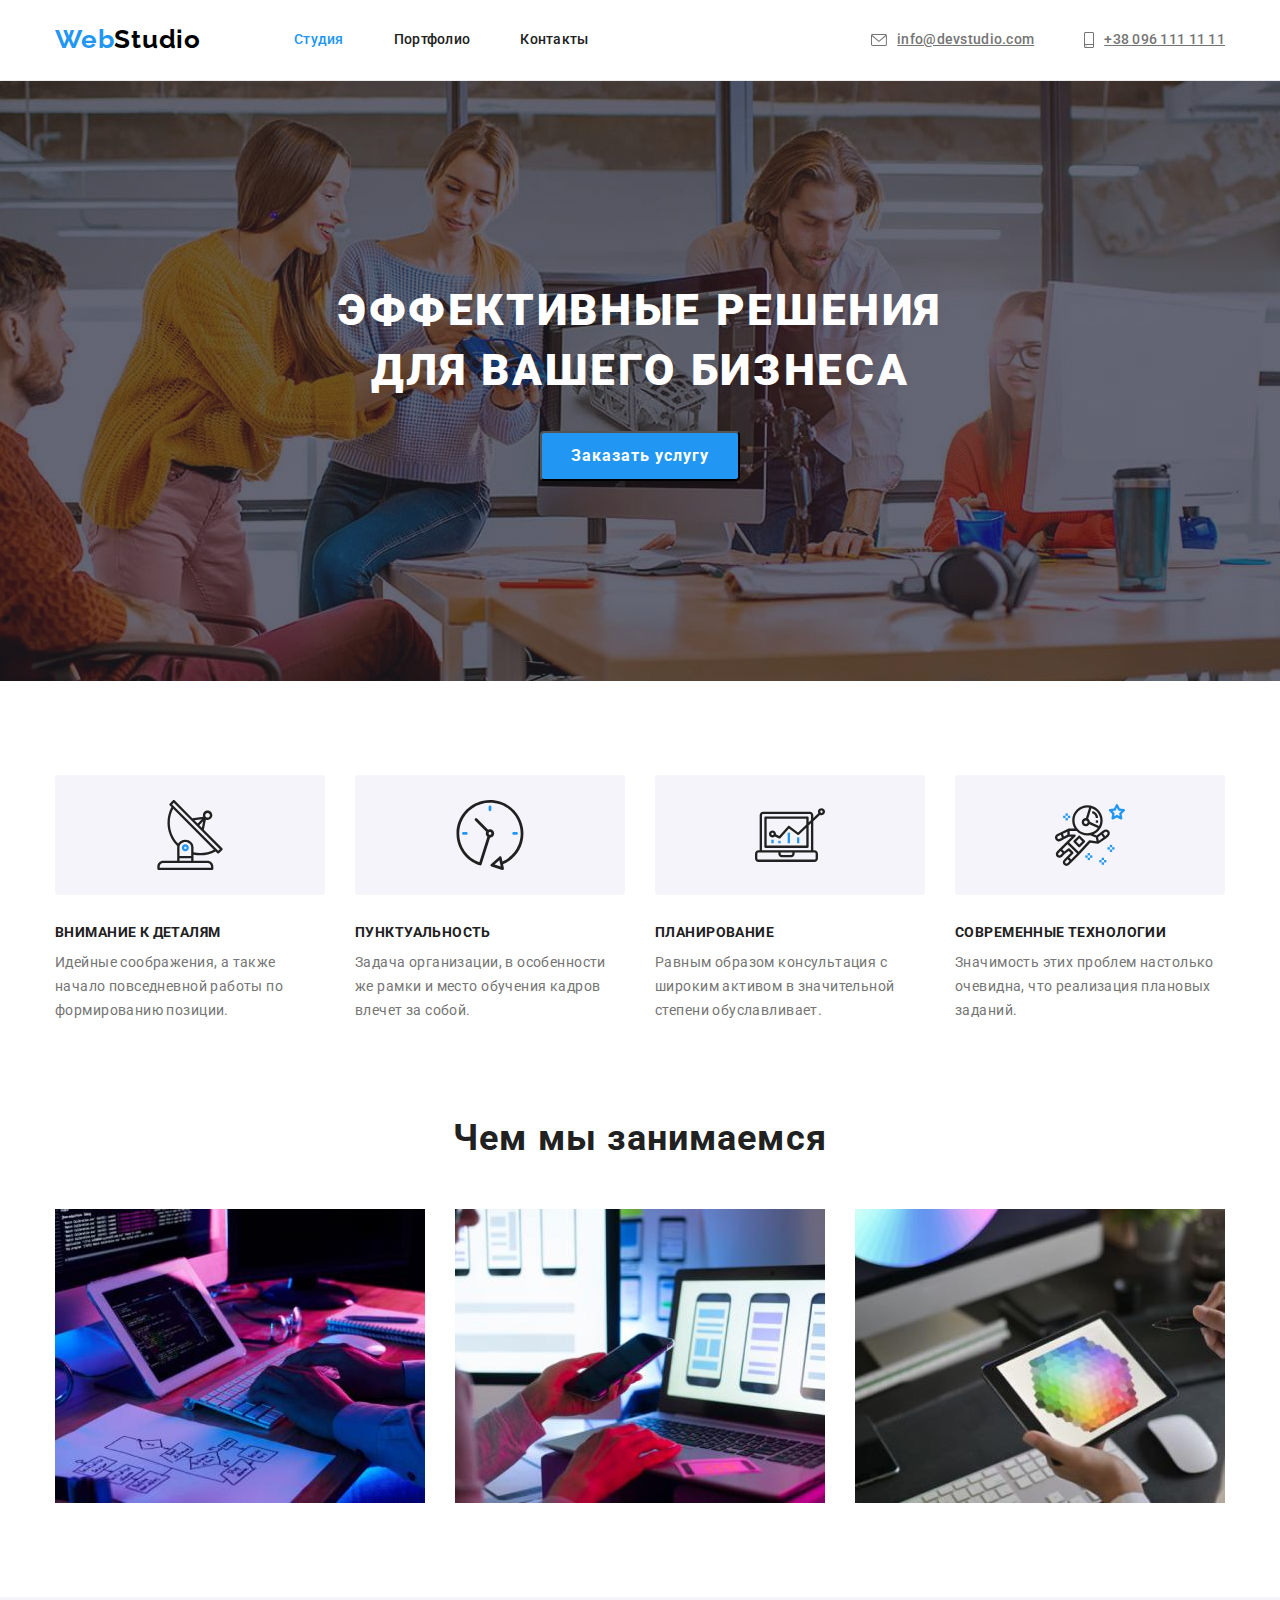
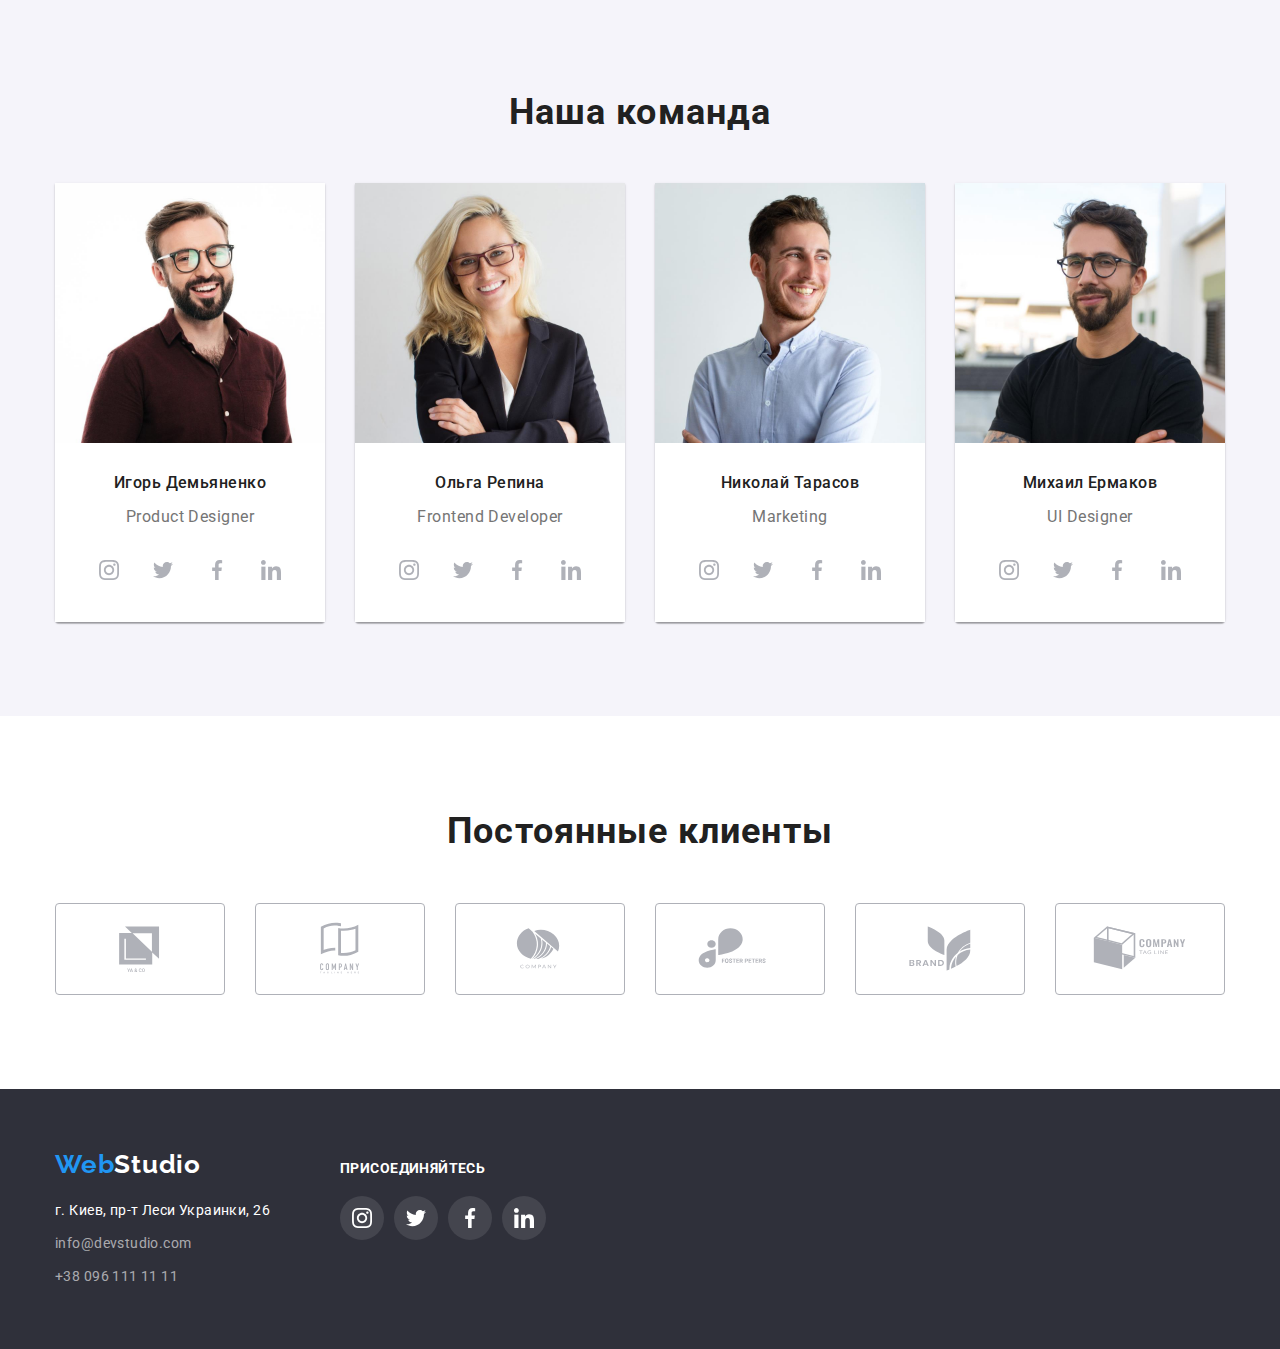
==== commit 3ac86dcd: "ошибки" ====
--- a/index.html
+++ b/index.html
@@ -35,7 +35,7 @@
       <ul class="contacs list">
         <li class="contakts-item-mail">
           <a class="contakts-item-link mail" href="mailto:info@devstudio.com">
-            <svg class="link-mail" width="16" height:="12">
+            <svg class="link-mail" width="16" height="12">
             <use href="./images/symbol-defs.svg#envelope-hover"></use>
             </svg>info@devstudio.com</a>
         </li>
@@ -43,7 +43,7 @@
 
         <li class="contakts-item-tel">
           <a class="contakts-item-link tel" href="tel:+380961111111">
-            <svg class="link-tel" width="10" height:="16">
+            <svg class="link-tel" width="10" height="16">
               <use href="./images/symbol-defs.svg#smartphone"></use>
             </svg>+38 096 111 11 11</a>
         </li>
@@ -146,7 +146,6 @@
             <div class="tiam-section">
               <h3 class="team-title">Игорь Демьяненко</h3>
               <p class="team-text">Product Designer</p>
-              <ul class="icon-list">
                 <ul class="icon-list">
                   <li class="icon-item">
                     <a class="icon-link" href="">
